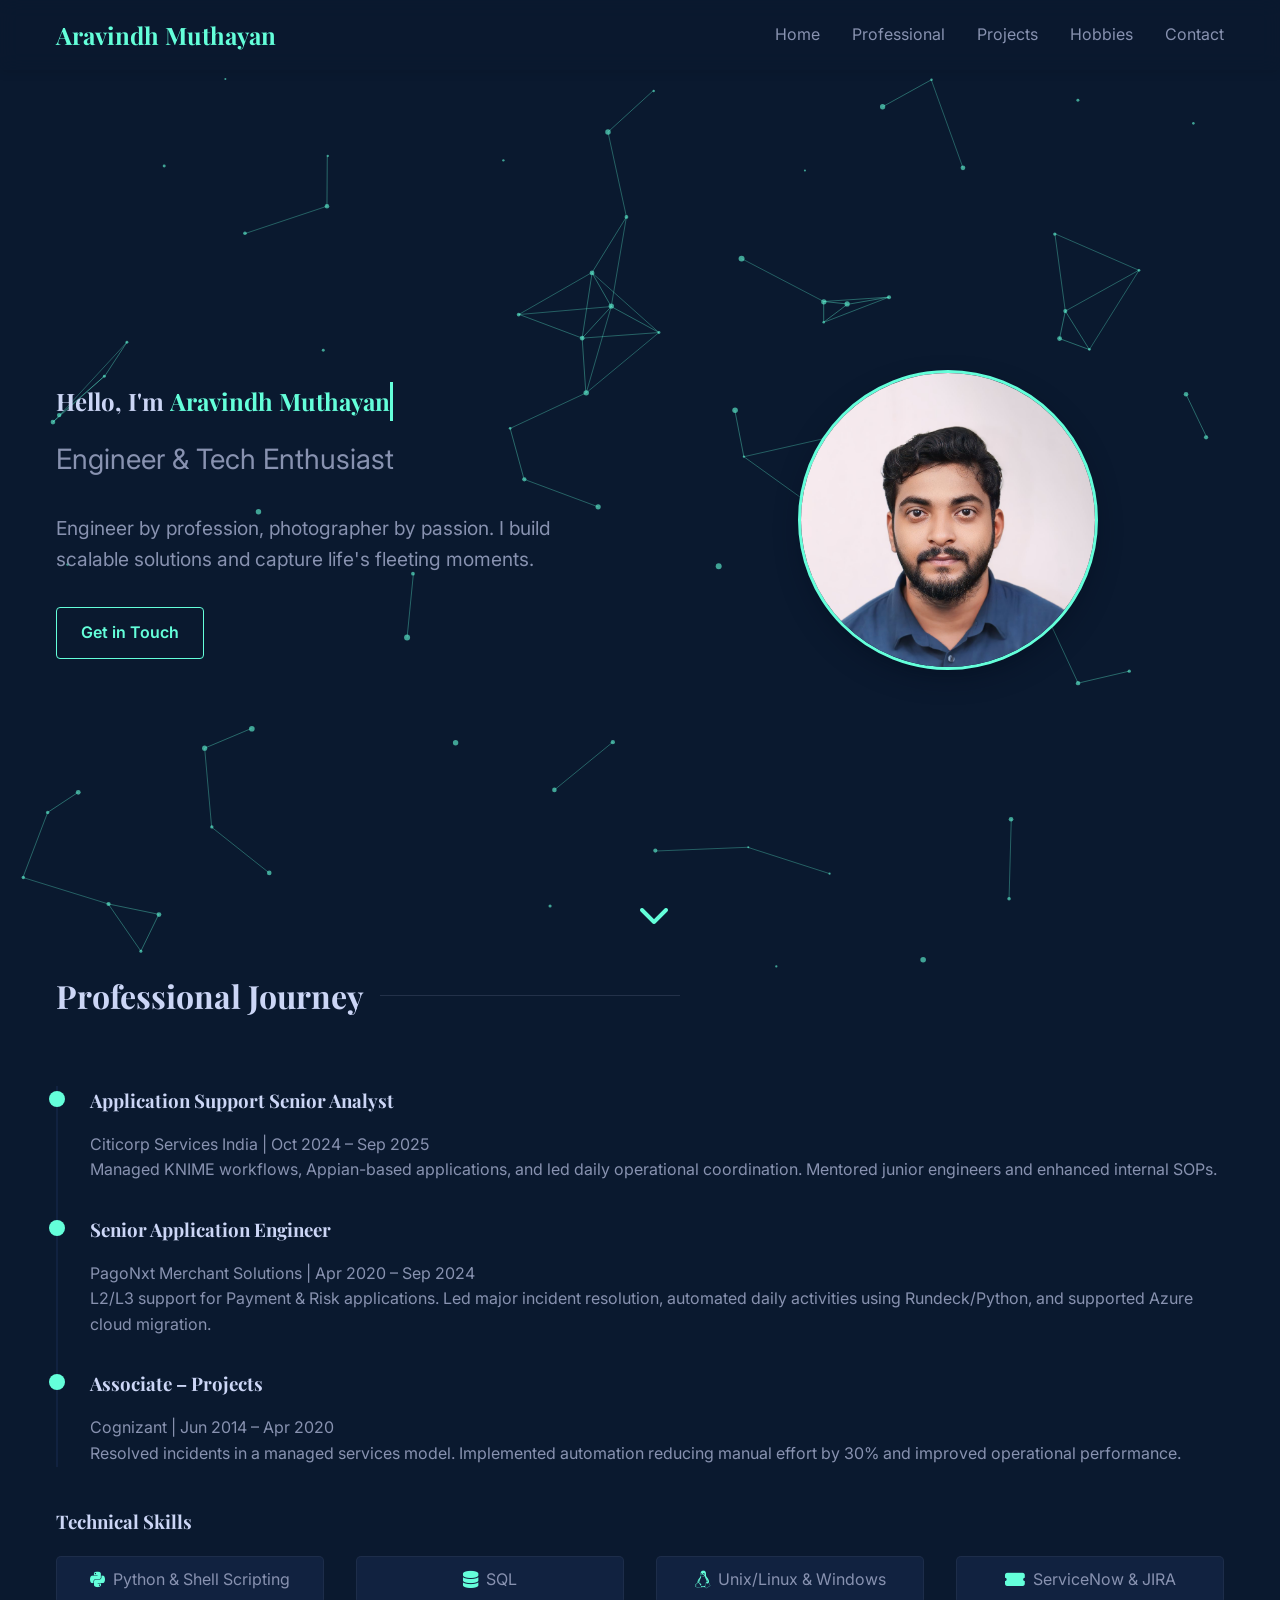
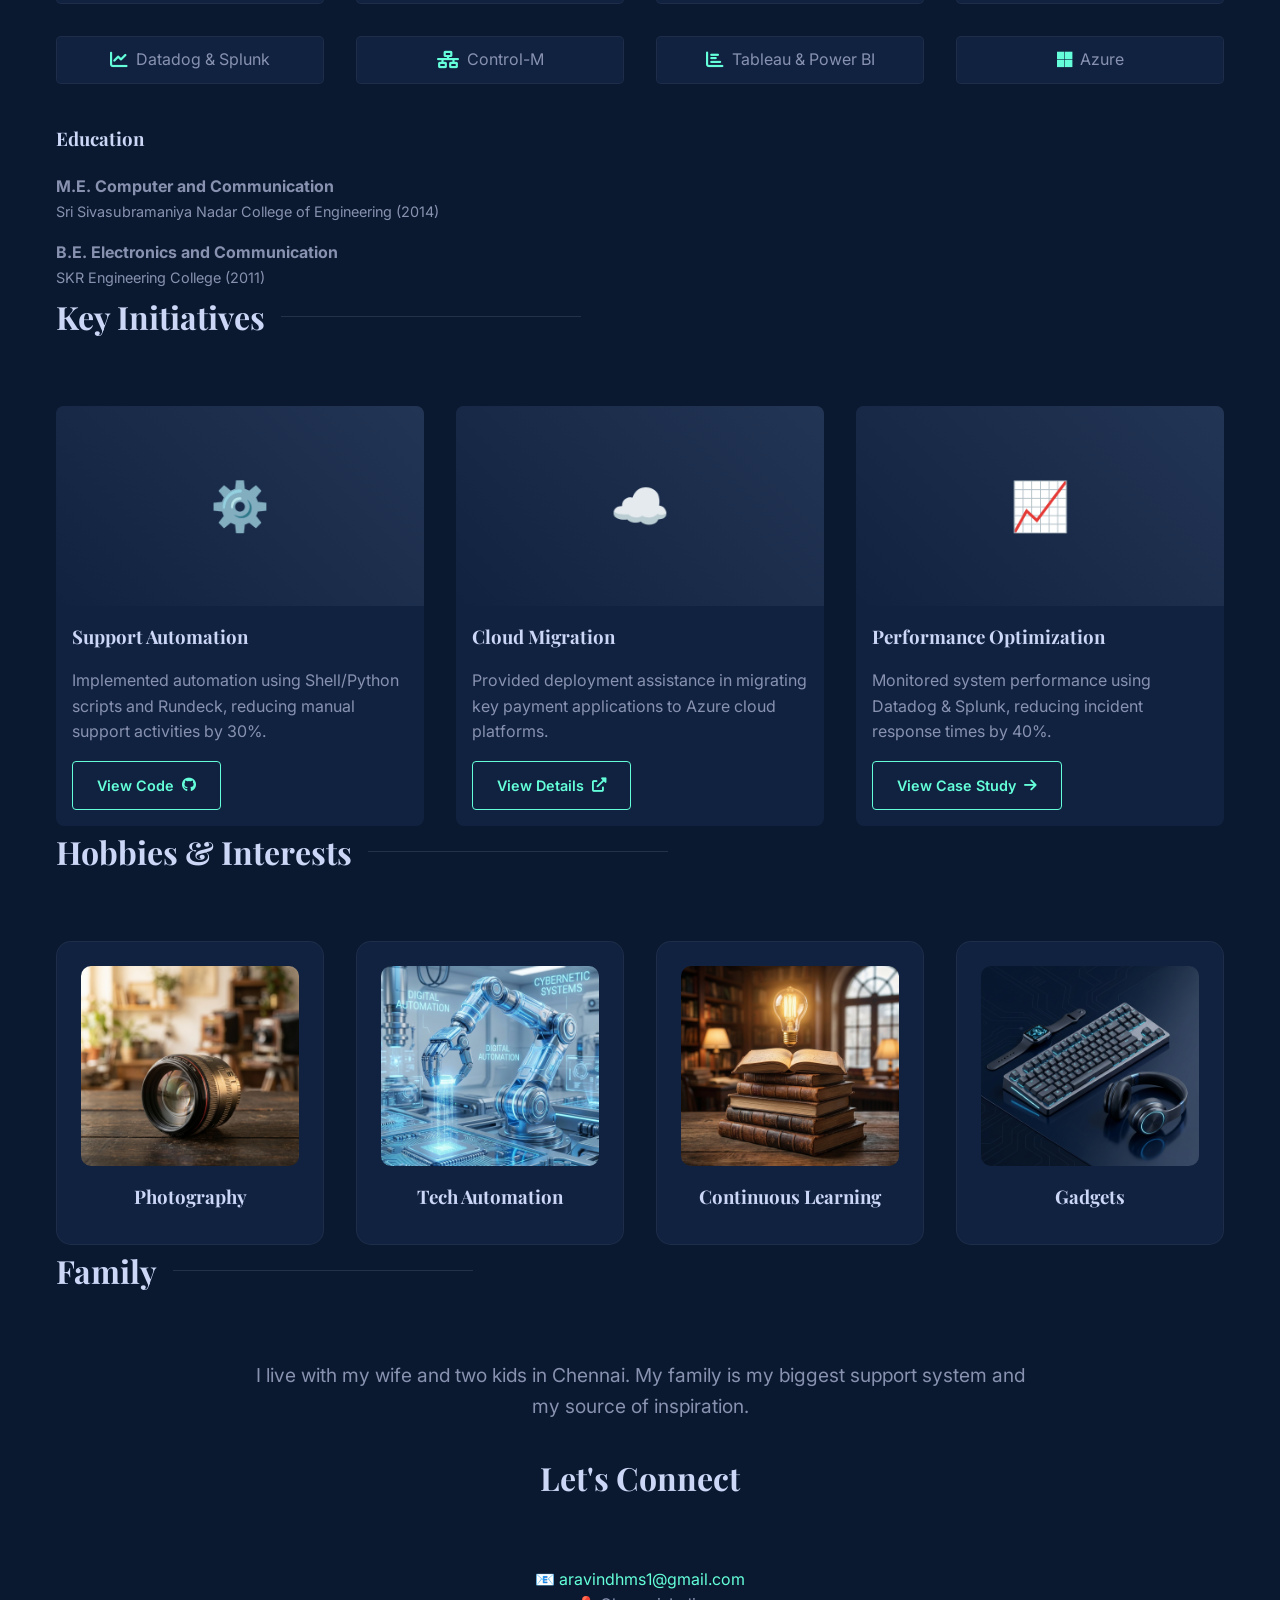
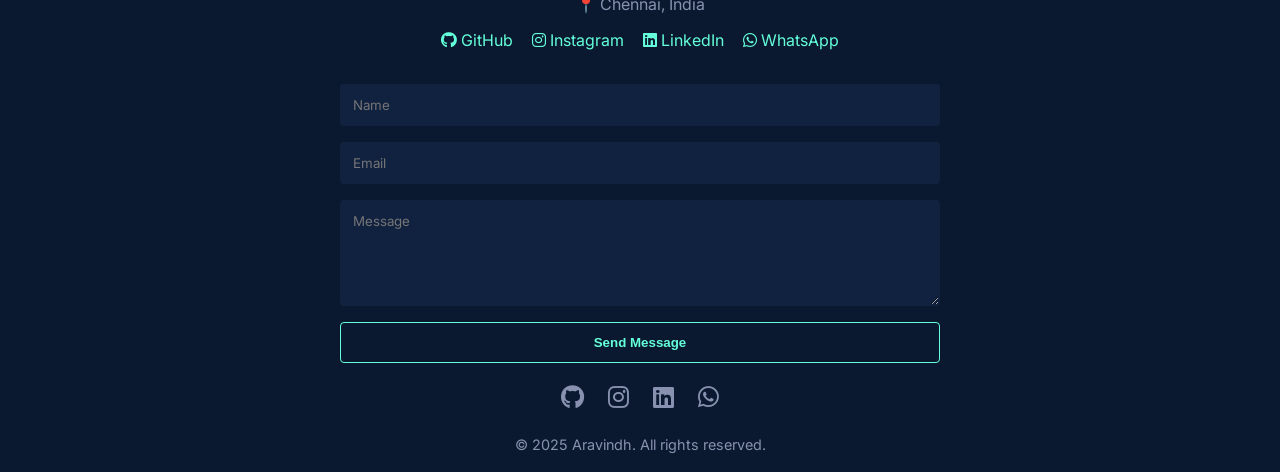
==== index.html @ 76155f31 "Fix layout alignment, separate sections, and add Amazon wishlist link" ====
<!DOCTYPE html>
<html lang="en">

<head>
    <meta charset="UTF-8">
    <meta name="viewport" content="width=device-width, initial-scale=1.0">
    <title>Aravindh Muthayan</title>
    <meta name="description"
        content="Personal website of Aravindh Muthayan, an Engineer & Tech Enthusiast specializing in Python, Automation, and Azure. Showcasing professional details, projects, and hobbies.">

    <meta property="og:title" content="Aravindh Muthayan - Engineer & Tech Enthusiast">
    <meta property="og:description" content="Personal website showcasing my journey in Automation, Python, and Azure.">
    <meta property="og:image" content="https://aravindhms.github.io/profile/assets/profile.png">
    <meta property="og:url" content="https://aravindhms.github.io/profile/">
    <meta property="og:type" content="website">
    <meta name="twitter:card" content="summary_large_image">

    <!-- Google Fonts -->
    <link rel="preconnect" href="https://fonts.googleapis.com">
    <link rel="preconnect" href="https://fonts.gstatic.com" crossorigin>
    <link
        href="https://fonts.googleapis.com/css2?family=Inter:wght@300;400;600;700&family=Playfair+Display:wght@700&display=swap"
        rel="stylesheet">

    <link rel="stylesheet" href="https://cdnjs.cloudflare.com/ajax/libs/font-awesome/6.0.0/css/all.min.css">
    <link rel="stylesheet" href="css/style.css">
    <link rel="icon" href="assets/profile.png" type="image/png">
</head>

<body>
    <header id="main-header">
        <nav class="container">
            <div class="logo">Aravindh Muthayan</div>
            <ul class="nav-links">
                <li><a href="#hero">Home</a></li>
                <li><a href="#professional">Professional</a></li>
                <li><a href="#projects">Projects</a></li>
                <li><a href="#hobbies">Hobbies</a></li>
                <li><a href="#contact">Contact</a></li>
            </ul>
            <button class="mobile-menu-btn" aria-label="Toggle menu">☰</button>
        </nav>
    </header>

    <main>
        <section id="hero">
            <canvas id="particles-canvas"></canvas>
            <div class="container hero-content">
                <div class="hero-grid">
                    <div class="hero-text">
                        <h1 class="animate-fade-up">Hello, I'm <span class="typing-container"><span
                                    class="highlight typing-text">Aravindh Muthayan</span></span></h1>
                        <p class="subtitle animate-fade-up delay-1">Engineer & Tech Enthusiast</p>
                        <p class="bio animate-fade-up delay-2"
                            style="font-size: 1.2rem; margin-bottom: 2rem; color: var(--text-color);">
                            Engineer by profession, photographer by passion. I build scalable
                            solutions and capture
                            life's fleeting moments.
                        </p>
                        <a href="#contact" class="btn primary-btn animate-fade-up delay-2">Get in
                            Touch</a>
                    </div>
                    <div class="hero-image-container animate-fade-up delay-2">
                        <img src="assets/profile.png" alt="Aravindh Muthayan" class="profile-photo">
                    </div>
                </div>
            </div>
            <div class="scroll-down animate-fade-up delay-2">
                <a href="#professional"><i class="fas fa-chevron-down"></i></a>
            </div>
        </section>

        <section id="professional">
            <div class="container">
                <h2 class="section-title">Professional Journey</h2>

                <div class="timeline">
                    <div class="timeline-item">
                        <h3>Application Support Senior Analyst</h3>
                        <span class="date">Citicorp Services India | Oct 2024 – Sep 2025</span>
                        <p>Managed KNIME workflows, Appian-based applications, and led daily
                            operational coordination.
                            Mentored junior engineers and enhanced internal SOPs.</p>
                    </div>
                    <div class="timeline-item">
                        <h3>Senior Application Engineer</h3>
                        <span class="date">PagoNxt Merchant Solutions | Apr 2020 – Sep 2024</span>
                        <p>L2/L3 support for Payment & Risk applications. Led major incident
                            resolution, automated daily
                            activities using Rundeck/Python, and supported Azure cloud migration.
                        </p>
                    </div>
                    <div class="timeline-item">
                        <h3>Associate – Projects</h3>
                        <span class="date">Cognizant | Jun 2014 – Apr 2020</span>
                        <p>Resolved incidents in a managed services model. Implemented automation
                            reducing manual effort
                            by 30% and improved operational performance.</p>
                    </div>
                </div>

                <div class="skills-container" style="margin-top: 40px;">
                    <h3 style="margin-bottom: 20px; color: var(--heading-color);">Technical Skills
                    </h3>
                    <div class="hobbies-grid"> <!-- Reusing grid style for skills -->
                        <div class="hobby-item"><i class="fab fa-python skill-icon"></i> Python &
                            Shell Scripting</div>
                        <div class="hobby-item"><i class="fas fa-database skill-icon"></i> SQL</div>
                        <div class="hobby-item"><i class="fab fa-linux skill-icon"></i> Unix/Linux &
                            Windows</div>
                        <div class="hobby-item"><i class="fas fa-ticket-alt skill-icon"></i>
                            ServiceNow & JIRA</div>
                        <div class="hobby-item"><i class="fas fa-chart-line skill-icon"></i> Datadog
                            & Splunk</div>
                        <div class="hobby-item"><i class="fas fa-network-wired skill-icon"></i>
                            Control-M</div>
                        <div class="hobby-item"><i class="fas fa-chart-bar skill-icon"></i> Tableau
                            & Power BI</div>
                        <div class="hobby-item"><i class="fab fa-microsoft skill-icon"></i> Azure
                        </div>
                    </div>
                </div>

                <div class="education-container" style="margin-top: 40px;">
                    <h3 style="margin-bottom: 20px; color: var(--heading-color);">Education</h3>
                    <ul style="list-style: none; padding-left: 0;">
                        <li style="margin-bottom: 15px;">
                            <strong>M.E. Computer and Communication</strong><br>
                            <span style="color: var(--text-color); font-size: 0.9rem;">Sri
                                Sivasubramaniya Nadar College
                                of Engineering (2014)</span>
                        </li>
                        <li>
                            <strong>B.E. Electronics and Communication</strong><br>
                            <span style="color: var(--text-color); font-size: 0.9rem;">SKR
                                Engineering College
                                (2011)</span>
                        </li>
                    </ul>
                </div>
            </div>
        </section>

        <section id="projects">
            <div class="container">
                <h2 class="section-title">Key Initiatives</h2>
                <div class="projects-grid">
                    <article class="project-card">
                        <div class="project-image"
                            style="background: linear-gradient(45deg, #112240, #233554); display: flex; align-items: center; justify-content: center; color: var(--accent-color); font-size: 3rem;">
                            ⚙️</div>
                        <div class="project-info">
                            <h3>Support Automation</h3>
                            <p>Implemented automation using Shell/Python scripts and Rundeck,
                                reducing manual support
                                activities by 30%.</p>
                            <a href="#" class="btn primary-btn project-btn">View Code <i class="fab fa-github"></i></a>
                        </div>
                    </article>
                    <article class="project-card">
                        <div class="project-image"
                            style="background: linear-gradient(45deg, #112240, #233554); display: flex; align-items: center; justify-content: center; color: var(--accent-color); font-size: 3rem;">
                            ☁️</div>
                        <div class="project-info">
                            <h3>Cloud Migration</h3>
                            <p>Provided deployment assistance in migrating key payment applications
                                to Azure cloud
                                platforms.</p>
                            <a href="#" class="btn primary-btn project-btn">View Details <i
                                    class="fas fa-external-link-alt"></i></a>
                        </div>
                    </article>
                    <article class="project-card">
                        <div class="project-image"
                            style="background: linear-gradient(45deg, #112240, #233554); display: flex; align-items: center; justify-content: center; color: var(--accent-color); font-size: 3rem;">
                            📈</div>
                        <div class="project-info">
                            <h3>Performance Optimization</h3>
                            <p>Monitored system performance using Datadog & Splunk, reducing
                                incident response times by
                                40%.</p>
                            <a href="#" class="btn primary-btn project-btn">View Case Study <i
                                    class="fas fa-arrow-right"></i></a>
                        </div>
                    </article>
                </div>
            </div>
        </section>

        <section id="hobbies">
            <div class="container">
                <h2 class="section-title">Hobbies & Interests</h2>
                <div class="hobbies-grid">
                    <a href="https://www.instagram.com/aravindhms/" target="_blank" class="hobby-card">
                        <img src="assets/hobby_photography.png" alt="Photography" class="hobby-image">
                        <h3>Photography</h3>
                    </a>
                    <a href="https://github.com/aravindhms" target="_blank" class="hobby-card">
                        <img src="assets/hobby_automation.png" alt="Tech Automation" class="hobby-image">
                        <h3>Tech Automation</h3>
                    </a>
                    <a href="https://www.credly.com/users/aravindh-ms/" target="_blank" class="hobby-card">
                        <img src="assets/hobby_learning.png" alt="Continuous Learning" class="hobby-image">
                        <h3>Continuous Learning</h3>
                    </a>
                    <a href="https://www.amazon.in/hz/wishlist/ls/3LGNZ8PGMZCU2?ref_=wl_share" target="_blank"
                        class="hobby-card">
                        <img src="assets/hobby_gadgets.png" alt="Gadgets" class="hobby-image">
                        <h3>Gadgets</h3>
                    </a>
                </div>
            </div>
        </section>

        <section id="family">
            <div class="container">
                <h2 class="section-title">Family</h2>
                <div class="family-content">
                    <p class="text-center"
                        style="font-size: 1.2rem; margin-bottom: 30px; max-width: 800px; margin-left: auto; margin-right: auto;">
                        I live with my wife and two kids in Chennai. My family is my biggest support
                        system and my
                        source of inspiration.
                    </p>
                </div>
            </div>
        </section>

        <section id="contact">
            <div class="container">
                <h2 class="section-title">Let's Connect</h2>
                <div style="margin-bottom: 30px; color: var(--text-color);">
                    <p>📧 <a href="mailto:aravindhms1@gmail.com" class="text-btn">aravindhms1@gmail.com</a></p>
                    <p>📍 Chennai, India</p>
                    <p style="margin-top: 10px;">
                        <a href="https://github.com/aravindhms" target="_blank" class="text-btn"
                            style="margin-right: 15px;"><i class="fab fa-github"></i> GitHub</a>
                        <a href="https://www.instagram.com/aravindhms/" target="_blank" class="text-btn"
                            style="margin-right: 15px;"><i class="fab fa-instagram"></i> Instagram</a>
                        <a href="https://www.linkedin.com/in/aravindhms" target="_blank" class="text-btn"
                            style="margin-right: 15px;"><i class="fab fa-linkedin"></i> LinkedIn</a>
                        <a href="https://wa.me/919840693143" target="_blank" class="text-btn"><i
                                class="fab fa-whatsapp"></i> WhatsApp</a>
                    </p>
                </div>
                <form class="contact-form" action="https://formspree.io/f/mwpzzlap" method="POST">
                    <input type="text" name="name" placeholder="Name" required>
                    <input type="email" name="email" placeholder="Email" required>
                    <textarea name="message" placeholder="Message" rows="5" required></textarea>
                    <button type="submit" class="btn primary-btn">Send Message</button>
                </form>
            </div>
        </section>
    </main>

    <footer>
        <div class="container">
            <div class="social-links" style="margin-bottom: 1rem;">
                <a href="https://github.com/aravindhms" target="_blank"
                    style="margin: 0 10px; font-size: 1.5rem; text-decoration: none; color: var(--text-color); transition: color 0.3s;"><i
                        class="fab fa-github"></i></a>
                <a href="https://www.instagram.com/aravindhms/" target="_blank"
                    style="margin: 0 10px; font-size: 1.5rem; text-decoration: none; color: var(--text-color); transition: color 0.3s;"><i
                        class="fab fa-instagram"></i></a>
                <a href="https://www.linkedin.com/in/aravindhms" target="_blank"
                    style="margin: 0 10px; font-size: 1.5rem; text-decoration: none; color: var(--text-color); transition: color 0.3s;"><i
                        class="fab fa-linkedin"></i></a>
                <a href="https://wa.me/919840693143" target="_blank"
                    style="margin: 0 10px; font-size: 1.5rem; text-decoration: none; color: var(--text-color); transition: color 0.3s;"><i
                        class="fab fa-whatsapp"></i></a>
            </div>
            <p>&copy; 2025 Aravindh. All rights reserved.</p>
        </div>
    </footer>

    <button id="back-to-top" aria-label="Back to Top"><i class="fas fa-arrow-up"></i></button>
    <script src="js/script.js"></script>
</body>

</html>
---- css/style.css ----
:root {
    /* Colors */
    --bg-color: #0a192f;
    --text-color: #8892b0;
    --heading-color: #ccd6f6;
    --accent-color: #64ffda;
    --secondary-bg: #112240;
    --card-bg: #112240;

    /* Typography */
    --font-sans: 'Inter', sans-serif;
    --font-serif: 'Playfair Display', serif;

    /* Spacing */
    --spacing-sm: 8px;
    --spacing-md: 16px;
    --spacing-lg: 32px;
    --spacing-xl: 64px;

    /* Transitions */
    --transition: all 0.3s ease-in-out;
}

* {
    margin: 0;
    padding: 0;
    box-sizing: border-box;
}

body {
    background-color: var(--bg-color);
    color: var(--text-color);
    font-family: var(--font-sans);
    line-height: 1.6;
}

h1,
h2,
h3,
h4,
h5,
h6 {
    color: var(--heading-color);
    font-family: var(--font-serif);
    margin-bottom: var(--spacing-md);
}

a {
    text-decoration: none;
    color: inherit;
    transition: var(--transition);
}

ul {
    list-style: none;
}

.container {
    max-width: 1200px;
    margin: 0 auto;
    padding: 0 var(--spacing-md);
}

.btn {
    display: inline-block;
    padding: 12px 24px;
    border-radius: 4px;
    font-weight: 600;
    cursor: pointer;
    border: 1px solid transparent;
    transition: var(--transition);
}

.primary-btn {
    background-color: transparent;
    border-color: var(--accent-color);
    color: var(--accent-color);
}

.primary-btn:hover {
    background-color: rgba(100, 255, 218, 0.1);
}

.text-btn {
    color: var(--accent-color);
    padding: 0;
}

.text-btn:hover {
    text-decoration: underline;
}

/* Header */
#main-header {
    position: sticky;
    top: 0;
    background-color: rgba(10, 25, 47, 0.9);
    backdrop-filter: blur(10px);
    z-index: 1000;
    padding: var(--spacing-md) 0;
    box-shadow: 0 2px 10px rgba(0, 0, 0, 0.1);
}

#main-header nav {
    display: flex;
    justify-content: space-between;
    align-items: center;
}

.logo {
    font-family: var(--font-serif);
    font-size: 1.5rem;
    color: var(--accent-color);
    font-weight: bold;
}

.nav-links {
    display: flex;
    gap: var(--spacing-lg);
}

.nav-links a:hover {
    color: var(--accent-color);
}

.mobile-menu-btn {
    display: none;
    background: none;
    border: none;
    color: var(--heading-color);
    font-size: 1.5rem;
    cursor: pointer;
    z-index: 1001;
}

/* Hero Section */
#hero {
    min-height: 100vh;
    display: flex;
    align-items: center;
    padding-top: 0;
    position: relative;
    overflow: hidden;
}

#particles-canvas {
    position: absolute;
    top: 0;
    left: 0;
    width: 100%;
    height: 100%;
    z-index: -1;
}

.hero-content {
    position: relative;
    z-index: 1;
    width: 100%;
}

.hero-grid {
    display: grid;
    grid-template-columns: 1fr 1fr;
    gap: var(--spacing-xl);
    align-items: center;
}

.highlight {
    color: var(--accent-color);
}

.subtitle {
    font-size: clamp(20px, 4vw, 28px);
    margin-bottom: var(--spacing-lg);
    color: var(--text-color);
}

/* Typing Animation */
.typing-container {
    display: inline-block;
}

.typing-text {
    display: inline-block;
    overflow: hidden;
    border-right: 3px solid var(--accent-color);
    white-space: nowrap;
    width: 0;
    animation:
        typing 2.5s steps(17, end) forwards,
        blink-caret 0.75s step-end infinite;
    vertical-align: bottom;
}

@keyframes typing {
    from {
        width: 0
    }

    to {
        width: 100%
    }
}

@keyframes blink-caret {

    from,
    to {
        border-color: transparent
    }

    50% {
        border-color: var(--accent-color)
    }
}

/* Scroll Down Indicator */
.scroll-down {
    position: absolute;
    bottom: 30px;
    left: 50%;
    transform: translateX(-50%);
    font-size: 2rem;
    color: var(--accent-color);
    animation: bounce 2s infinite;
    z-index: 1;
}

@keyframes bounce {

    0%,
    20%,
    50%,
    80%,
    100% {
        transform: translateY(0) translateX(-50%);
    }

    40% {
        transform: translateY(-10px) translateX(-50%);
    }

    60% {
        transform: translateY(-5px) translateX(-50%);
    }
}

/* Placeholders */
.placeholder-image {
    background-color: var(--secondary-bg);
    border: 2px dashed var(--text-color);
    border-radius: 8px;
    display: flex;
    align-items: center;
    justify-content: center;
    color: var(--text-color);
    font-weight: bold;
    transition: var(--transition);
}

.profile-placeholder {
    width: 300px;
    height: 300px;
    border-radius: 50%;
    margin: 0 auto;
}

.profile-photo {
    width: 300px;
    height: 300px;
    border-radius: 50%;
    object-fit: cover;
    object-position: center top;
    /* Focus on face */
    border: 3px solid var(--accent-color);
    box-shadow: 0 10px 30px -10px rgba(2, 12, 27, 0.7);
    display: block;
    margin: 0 auto;
    animation: float 4s ease-in-out infinite;
}

.section-title {
    font-size: 2rem;
    margin-bottom: var(--spacing-xl);
    position: relative;
    display: flex;
    align-items: center;
}

.section-title::after {
    content: "";
    display: block;
    width: 300px;
    height: 1px;
    background-color: var(--text-color);
    margin-left: var(--spacing-md);
    opacity: 0.2;
}

/* Professional Timeline */
.timeline {
    border-left: 2px solid var(--secondary-bg);
    padding-left: var(--spacing-lg);
}

.timeline-item {
    margin-bottom: var(--spacing-lg);
    position: relative;
}

.timeline-item::before {
    content: "";
    position: absolute;
    left: calc(-1 * var(--spacing-lg) - 9px);
    top: 5px;
    width: 16px;
    height: 16px;
    border-radius: 50%;
    background-color: var(--accent-color);
}

/* Projects Grid */
.projects-grid {
    display: grid;
    grid-template-columns: repeat(auto-fit, minmax(300px, 1fr));
    gap: var(--spacing-lg);
}

.project-card {
    background-color: var(--card-bg);
    border-radius: 8px;
    overflow: hidden;
    transition: var(--transition);
}

.project-card:hover {
    transform: translateY(-5px);
}

.project-image {
    height: 200px;
    background-color: #233554;
}

.project-info {
    padding: var(--spacing-md);
}

.project-btn {
    margin-top: var(--spacing-md);
    font-size: 0.9rem;
    display: inline-flex;
    align-items: center;
    gap: 8px;
}

/* Hobbies */
.hobbies-grid {
    display: grid;
    grid-template-columns: repeat(auto-fill, minmax(250px, 1fr));
    gap: var(--spacing-lg);
    justify-content: center;
}

.hobby-card {
    background: var(--card-bg);
    padding: 1.5rem;
    border-radius: 15px;
    text-align: center;
    transition: transform 0.3s ease, box-shadow 0.3s ease;
    border: 1px solid rgba(255, 255, 255, 0.05);
    display: block;
    /* Ensure anchor tag behaves like a block */
    text-decoration: none;
    /* Remove underline from links */
    color: inherit;
    /* Inherit text color */
}

.hobby-card:hover {
    transform: translateY(-5px);
    box-shadow: 0 10px 30px rgba(0, 0, 0, 0.2);
    border-color: var(--accent-color);
}

.hobby-image {
    width: 100%;
    height: 200px;
    object-fit: cover;
    border-radius: 10px;
    margin-bottom: 1rem;
    transition: transform 0.3s ease;
    display: block;
}

.hobby-card:hover .hobby-image {
    transform: scale(1.05);
}

.hobby-card h3 {
    color: var(--heading-color);
    margin-bottom: 0.5rem;
}

.skill-icon {
    color: var(--accent-color);
    margin-right: 8px;
    font-size: 1.1rem;
}

.hobby-item {
    background: var(--card-bg);
    padding: 10px 15px;
    border-radius: 5px;
    display: flex;
    align-items: center;
    justify-content: center;
    border: 1px solid rgba(255, 255, 255, 0.05);
}

/* Family */
.family-content {
    text-align: center;
}

.family-placeholder {
    width: 100%;
    max-width: 600px;
    height: 400px;
    margin: 0 auto;
}

/* Contact Form */
.contact-form {
    max-width: 600px;
    display: flex;
    flex-direction: column;
    gap: var(--spacing-md);
    margin: 0 auto;
    /* Centering fix */
}

.contact-form input,
.contact-form textarea {
    padding: 12px;
    background-color: var(--secondary-bg);
    border: 1px solid transparent;
    border-radius: 4px;
    color: var(--heading-color);
    font-family: var(--font-sans);
}

.contact-form input:focus,
.contact-form textarea:focus {
    outline: none;
    border-color: var(--accent-color);
}

#contact .container {
    text-align: center;
    /* Center contact info */
}

#contact .section-title {
    justify-content: center;
    /* Center title */
}

#contact .section-title::after {
    display: none;
    /* Remove line for centered title */
}


/* Footer */
footer {
    padding: var(--spacing-md) 0;
    text-align: center;
    font-size: 0.9rem;
}

/* Animations */
.animate-fade-up {
    opacity: 0;
    transform: translateY(20px);
    animation: fadeUp 0.8s forwards;
}

.delay-1 {
    animation-delay: 0.1s;
}

.delay-2 {
    animation-delay: 0.2s;
}

@keyframes fadeUp {
    to {
        opacity: 1;
        transform: translateY(0);
    }
}

/* Responsive */
@media (max-width: 768px) {
    .nav-links {
        position: fixed;
        top: 0;
        right: 0;
        height: 100vh;
        width: 70%;
        max-width: 300px;
        background-color: var(--secondary-bg);
        flex-direction: column;
        align-items: center;
        justify-content: center;
        transform: translateX(100%);
        transition: transform 0.3s ease-in-out;
        box-shadow: -5px 0 15px rgba(0, 0, 0, 0.5);
        z-index: 1000;
        display: flex;
        /* Override display: none */
    }

    .nav-links.active {
        transform: translateX(0);
    }

    .nav-links li {
        margin: 20px 0;
        opacity: 0;
    }

    .nav-links.active li {
        animation: fadeInRight 0.5s ease forwards;
        animation-delay: 0.3s;
    }

    @keyframes fadeInRight {
        0% {
            opacity: 0;
            transform: translateX(50px);
        }

        100% {
            opacity: 1;
            transform: translateX(0);
        }
    }

    .mobile-menu-btn {
        display: block;
    }

    .section-title::after {
        width: 100px;
    }

    .hero-grid {
        grid-template-columns: 1fr;
        text-align: center;
    }

    .profile-placeholder {
        width: 200px;
        height: 200px;
        margin-top: var(--spacing-lg);
    }
}

/* Scroll Animations */
.scroll-hidden {
    opacity: 0;
    transition: all 1s ease-out;
}

.fade-up.scroll-hidden {
    transform: translateY(30px);
}

.slide-in-left.scroll-hidden {
    transform: translateX(-50px);
}

.slide-in-right.scroll-hidden {
    transform: translateX(50px);
}

.pop-in.scroll-hidden {
    transform: scale(0.8);
}

.scroll-visible {
    opacity: 1;
    transform: translateY(0) translateX(0) scale(1) !important;
}

/* Staggered Delays */
.delay-100 {
    transition-delay: 100ms;
}

.delay-200 {
    transition-delay: 200ms;
}

.delay-300 {
    transition-delay: 300ms;
}

.delay-400 {
    transition-delay: 400ms;
}

/* Floating Animation */
@keyframes float {
    0% {
        transform: translateY(0px);
    }

    50% {
        transform: translateY(-15px);
    }

    100% {
        transform: translateY(0px);
    }
}

.floating {
    animation: float 4s ease-in-out infinite;
}

/* Back to Top Button */
#back-to-top {
    position: fixed;
    bottom: 30px;
    right: 30px;
    background-color: var(--accent-color);
    color: var(--bg-color);
    border: none;
    border-radius: 50%;
    width: 50px;
    height: 50px;
    font-size: 1.2rem;
    cursor: pointer;
    display: none;
    /* Hidden by default */
    align-items: center;
    justify-content: center;
    transition: var(--transition);
    z-index: 1000;
    box-shadow: 0 4px 10px rgba(0, 0, 0, 0.3);
}

#back-to-top:hover {
    transform: translateY(-5px);
    box-shadow: 0 6px 15px rgba(0, 0, 0, 0.4);
}

#back-to-top.visible {
    display: flex;
    animation: fadeIn 0.3s ease-in-out;
}

@keyframes fadeIn {
    from {
        opacity: 0;
        transform: translateY(20px);
    }

    to {
        opacity: 1;
        transform: translateY(0);
    }
}
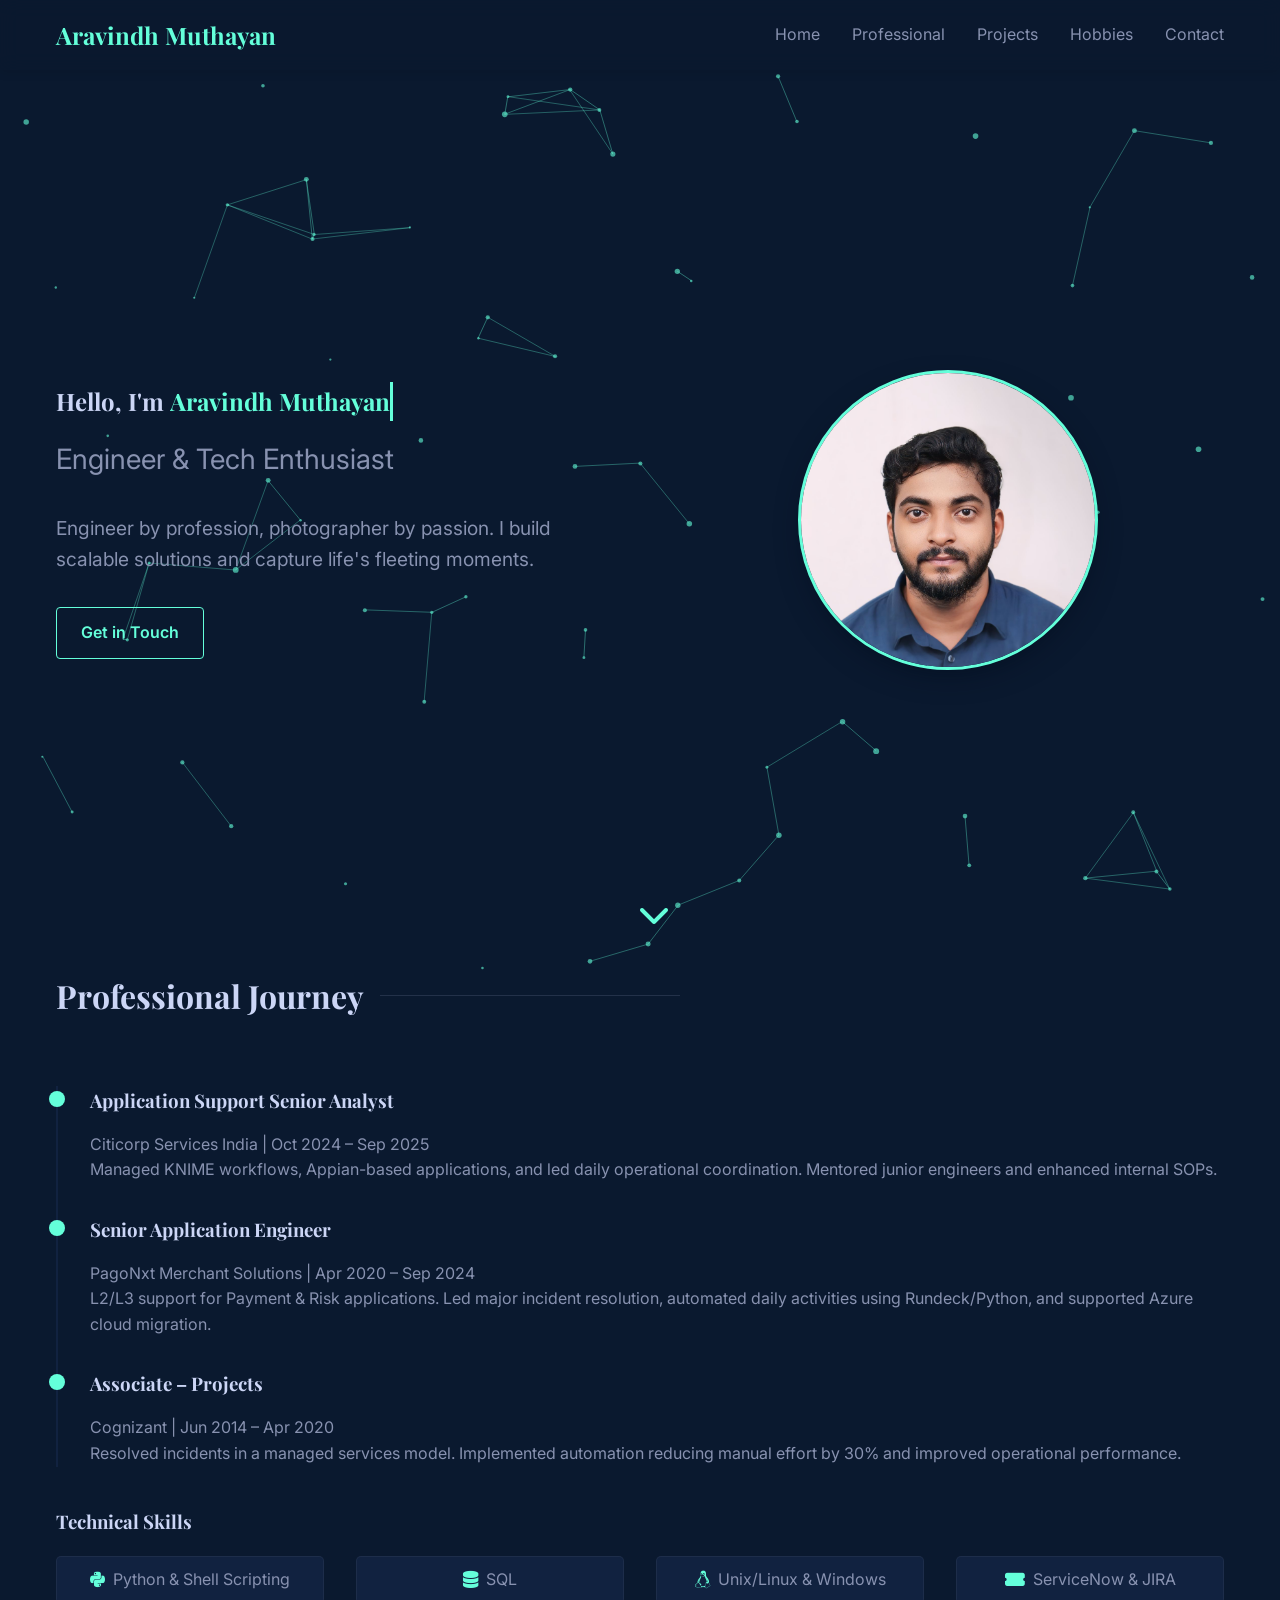
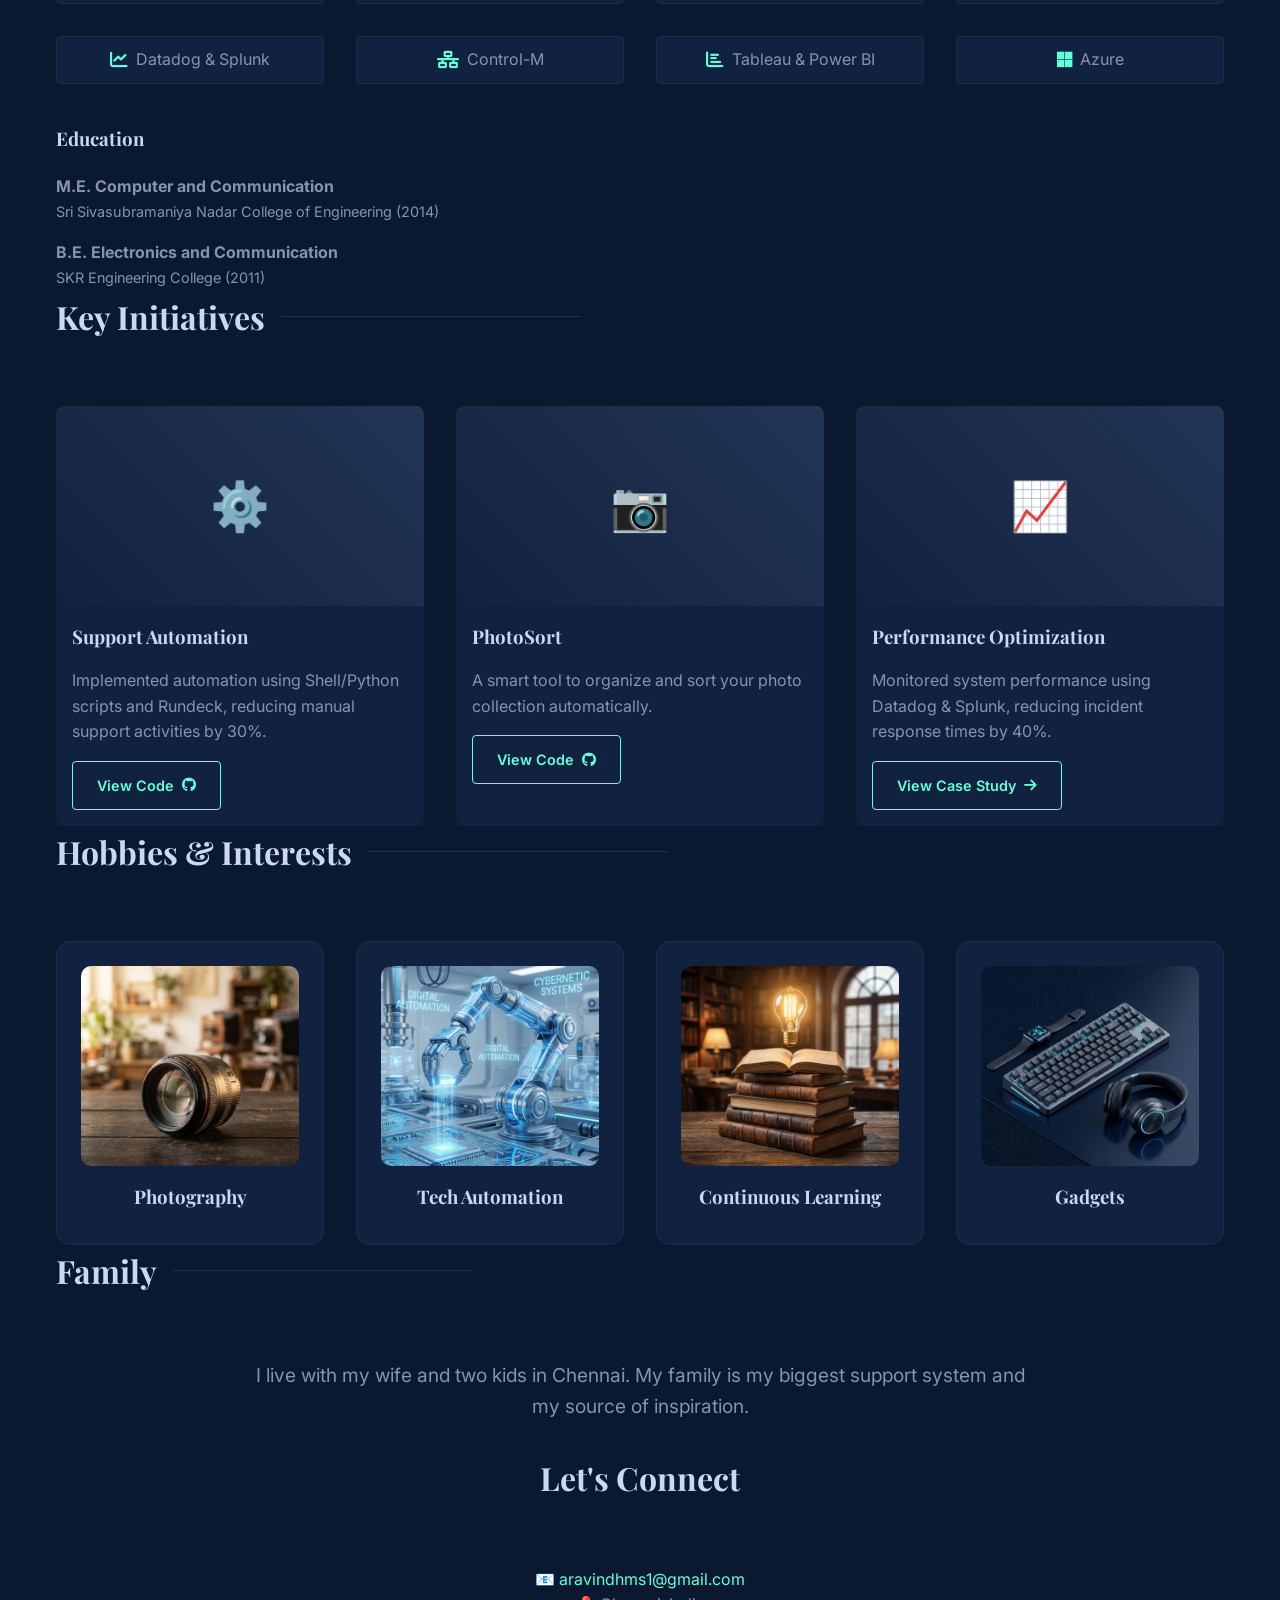
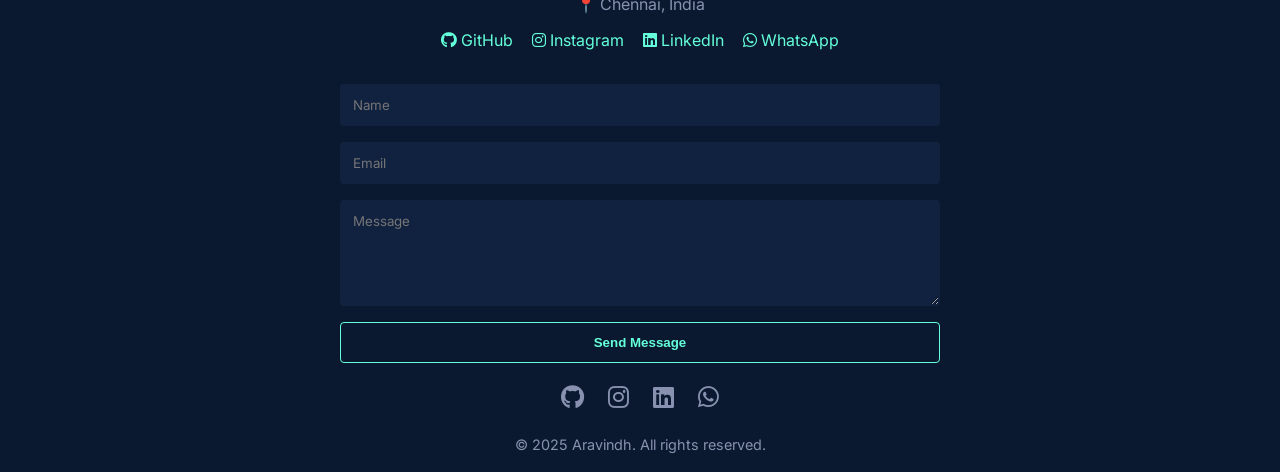
==== commit 529deee9: "Update Key Initiatives: Add PhotoSort and update Support Automation link" ====
--- a/index.html
+++ b/index.html
@@ -116,8 +116,7 @@
                             Control-M</div>
                         <div class="hobby-item"><i class="fas fa-chart-bar skill-icon"></i> Tableau
                             & Power BI</div>
-                        <div class="hobby-item"><i class="fab fa-microsoft skill-icon"></i> Azure
-                        </div>
+                        <div class="hobby-item"><i class="fab fa-microsoft skill-icon"></i> Azure</div>
                     </div>
                 </div>
 
@@ -154,20 +153,19 @@
                             <p>Implemented automation using Shell/Python scripts and Rundeck,
                                 reducing manual support
                                 activities by 30%.</p>
-                            <a href="#" class="btn primary-btn project-btn">View Code <i class="fab fa-github"></i></a>
+                            <a href="https://github.com/aravindhms/prod-support-automation-pack"
+                                class="btn primary-btn project-btn">View Code <i class="fab fa-github"></i></a>
                         </div>
                     </article>
                     <article class="project-card">
                         <div class="project-image"
                             style="background: linear-gradient(45deg, #112240, #233554); display: flex; align-items: center; justify-content: center; color: var(--accent-color); font-size: 3rem;">
-                            ☁️</div>
+                            📷</div>
                         <div class="project-info">
-                            <h3>Cloud Migration</h3>
-                            <p>Provided deployment assistance in migrating key payment applications
-                                to Azure cloud
-                                platforms.</p>
-                            <a href="#" class="btn primary-btn project-btn">View Details <i
-                                    class="fas fa-external-link-alt"></i></a>
+                            <h3>PhotoSort</h3>
+                            <p>A smart tool to organize and sort your photo collection automatically.</p>
+                            <a href="https://github.com/aravindhms/PhotoSort" class="btn primary-btn project-btn">View
+                                Code <i class="fab fa-github"></i></a>
                         </div>
                     </article>
                     <article class="project-card">
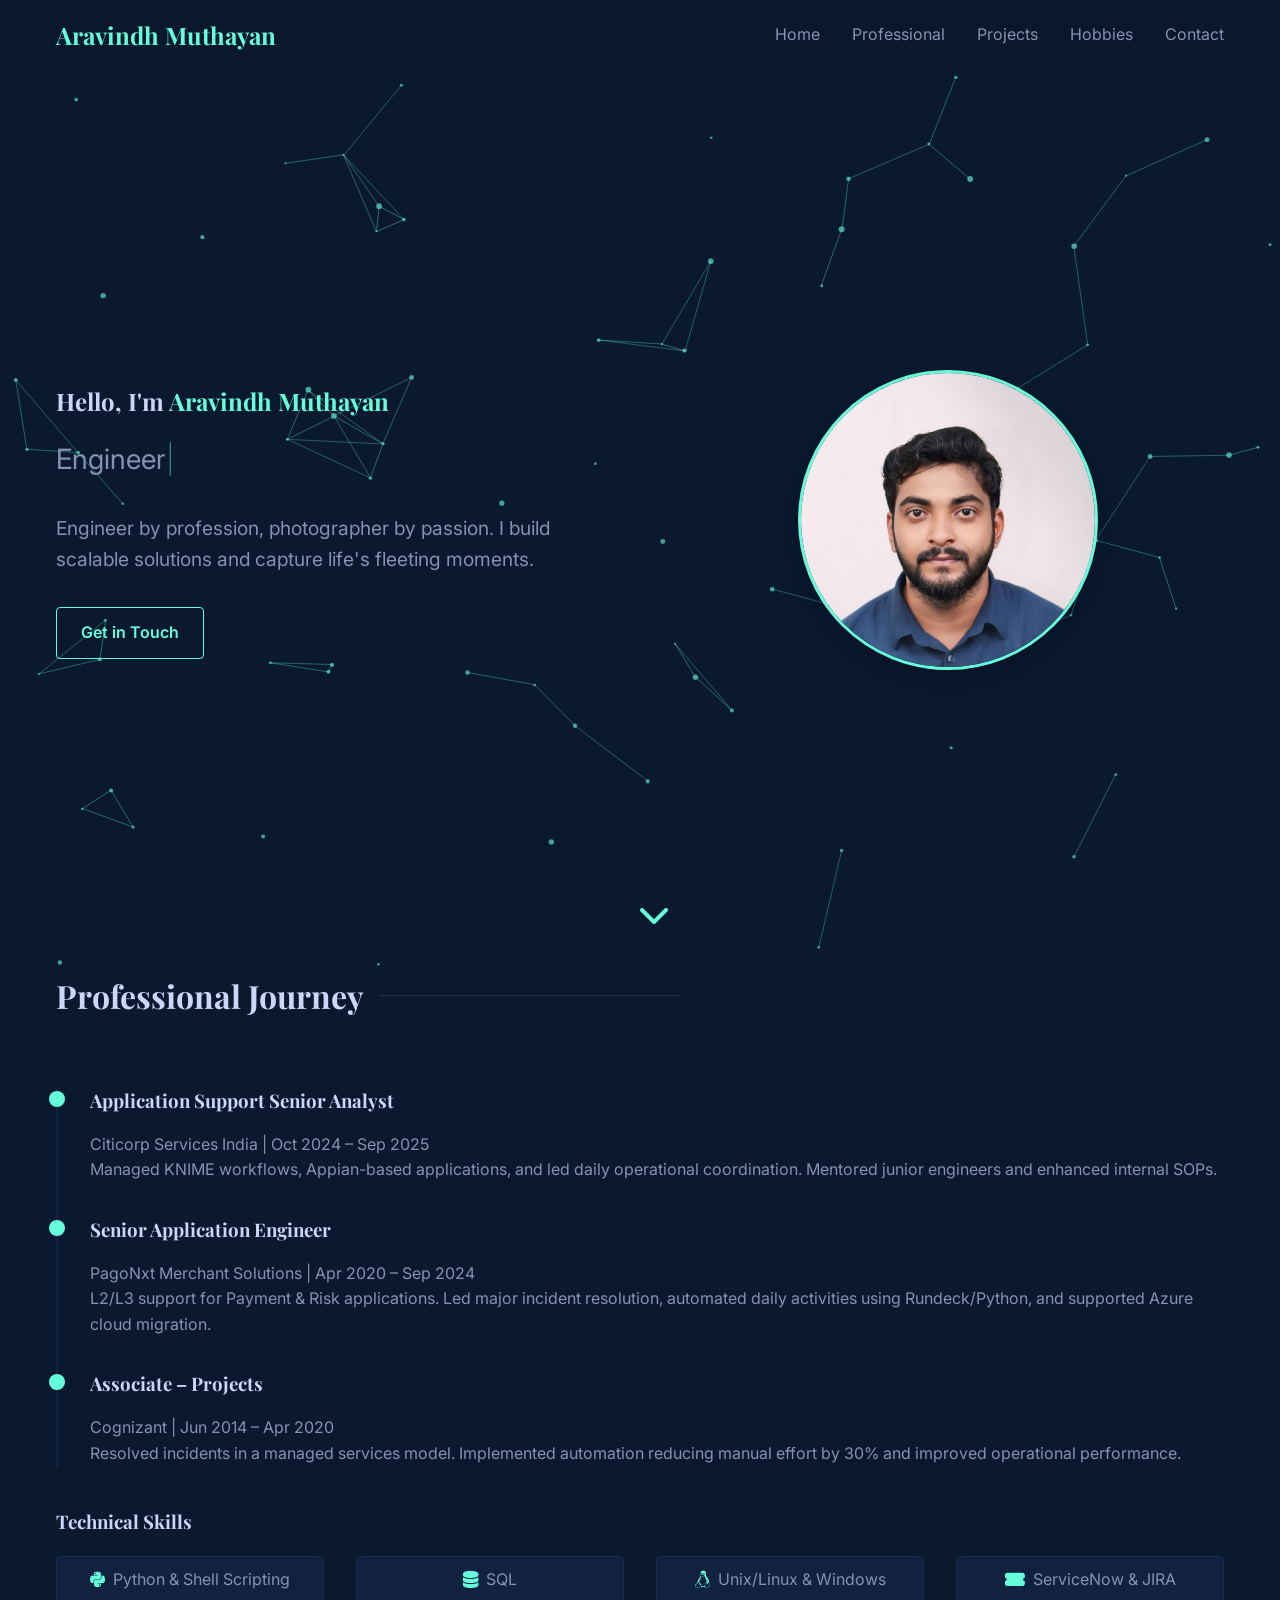
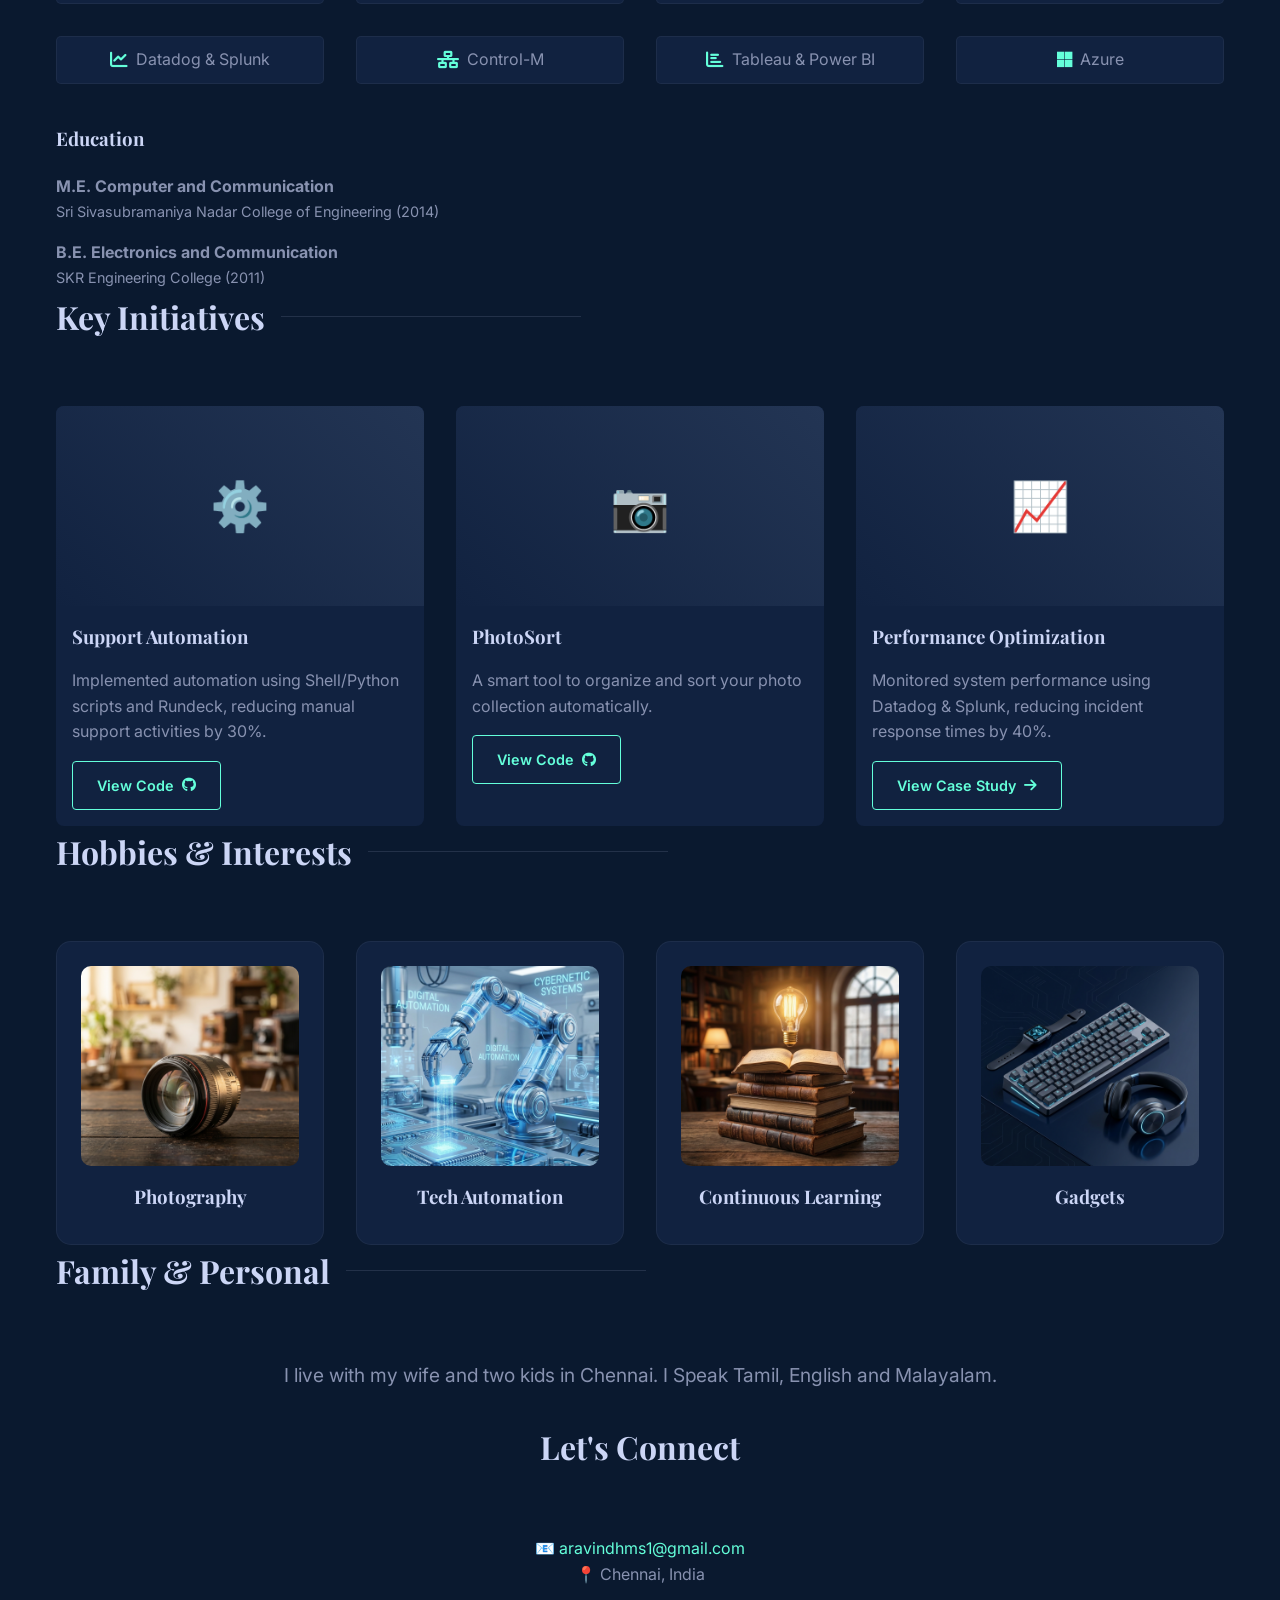
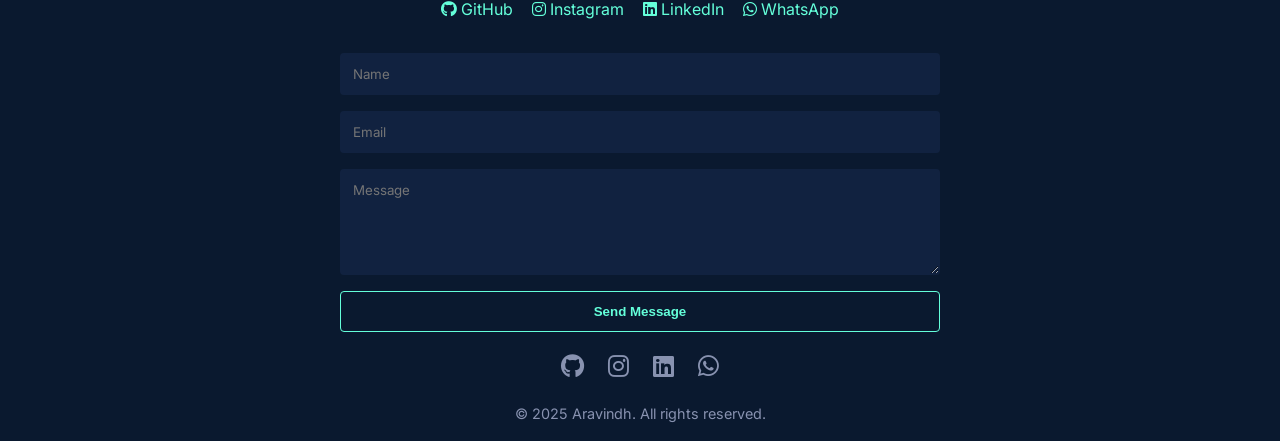
==== commit 04cfea25: "Refactor typing animation and fix CSS corruption - Moved typing animation from name to subtitle with" ====
--- a/index.html
+++ b/index.html
@@ -48,9 +48,8 @@
             <div class="container hero-content">
                 <div class="hero-grid">
                     <div class="hero-text">
-                        <h1 class="animate-fade-up">Hello, I'm <span class="typing-container"><span
-                                    class="highlight typing-text">Aravindh Muthayan</span></span></h1>
-                        <p class="subtitle animate-fade-up delay-1">Engineer & Tech Enthusiast</p>
+                        <h1 class="animate-fade-up">Hello, I'm <span class="highlight">Aravindh Muthayan</span></h1>
+                        <p class="subtitle animate-fade-up delay-1"><span class="typing-text"></span></p>
                         <p class="bio animate-fade-up delay-2"
                             style="font-size: 1.2rem; margin-bottom: 2rem; color: var(--text-color);">
                             Engineer by profession, photographer by passion. I build scalable
@@ -153,7 +152,7 @@
                             <p>Implemented automation using Shell/Python scripts and Rundeck,
                                 reducing manual support
                                 activities by 30%.</p>
-                            <a href="https://github.com/aravindhms/prod-support-automation-pack"
+                            <a href="https://github.com/aravindhms/prod-support-automation-pack" target="_blank"
                                 class="btn primary-btn project-btn">View Code <i class="fab fa-github"></i></a>
                         </div>
                     </article>
@@ -164,7 +163,8 @@
                         <div class="project-info">
                             <h3>PhotoSort</h3>
                             <p>A smart tool to organize and sort your photo collection automatically.</p>
-                            <a href="https://github.com/aravindhms/PhotoSort" class="btn primary-btn project-btn">View
+                            <a href="https://github.com/aravindhms/PhotoSort" target="_blank"
+                                class="btn primary-btn project-btn">View
                                 Code <i class="fab fa-github"></i></a>
                         </div>
                     </article>
@@ -177,7 +177,7 @@
                             <p>Monitored system performance using Datadog & Splunk, reducing
                                 incident response times by
                                 40%.</p>
-                            <a href="#" class="btn primary-btn project-btn">View Case Study <i
+                            <a href="#" target="_blank" class="btn primary-btn project-btn">View Case Study <i
                                     class="fas fa-arrow-right"></i></a>
                         </div>
                     </article>
@@ -212,13 +212,11 @@
 
         <section id="family">
             <div class="container">
-                <h2 class="section-title">Family</h2>
+                <h2 class="section-title">Family & Personal</h2>
                 <div class="family-content">
                     <p class="text-center"
                         style="font-size: 1.2rem; margin-bottom: 30px; max-width: 800px; margin-left: auto; margin-right: auto;">
-                        I live with my wife and two kids in Chennai. My family is my biggest support
-                        system and my
-                        source of inspiration.
+                        I live with my wife and two kids in Chennai. I Speak Tamil, English and Malayalam.
                     </p>
                 </div>
             </div>
--- a/css/style.css
+++ b/css/style.css
@@ -182,35 +182,28 @@
 
 .typing-text {
     display: inline-block;
-    overflow: hidden;
-    border-right: 3px solid var(--accent-color);
-    white-space: nowrap;
-    width: 0;
-    animation:
-        typing 2.5s steps(17, end) forwards,
-        blink-caret 0.75s step-end infinite;
     vertical-align: bottom;
-}
-
-@keyframes typing {
-    from {
-        width: 0
-    }
-
-    to {
-        width: 100%
-    }
+    position: relative;
+}
+
+.typing-text::after {
+    content: "|";
+    display: inline-block;
+    color: var(--accent-color);
+    animation: blink-caret 0.75s step-end infinite;
+    margin-left: 2px;
+    font-weight: 100;
 }
 
 @keyframes blink-caret {
 
     from,
     to {
-        border-color: transparent
+        opacity: 0;
     }
 
     50% {
-        border-color: var(--accent-color)
+        opacity: 1;
     }
 }
 
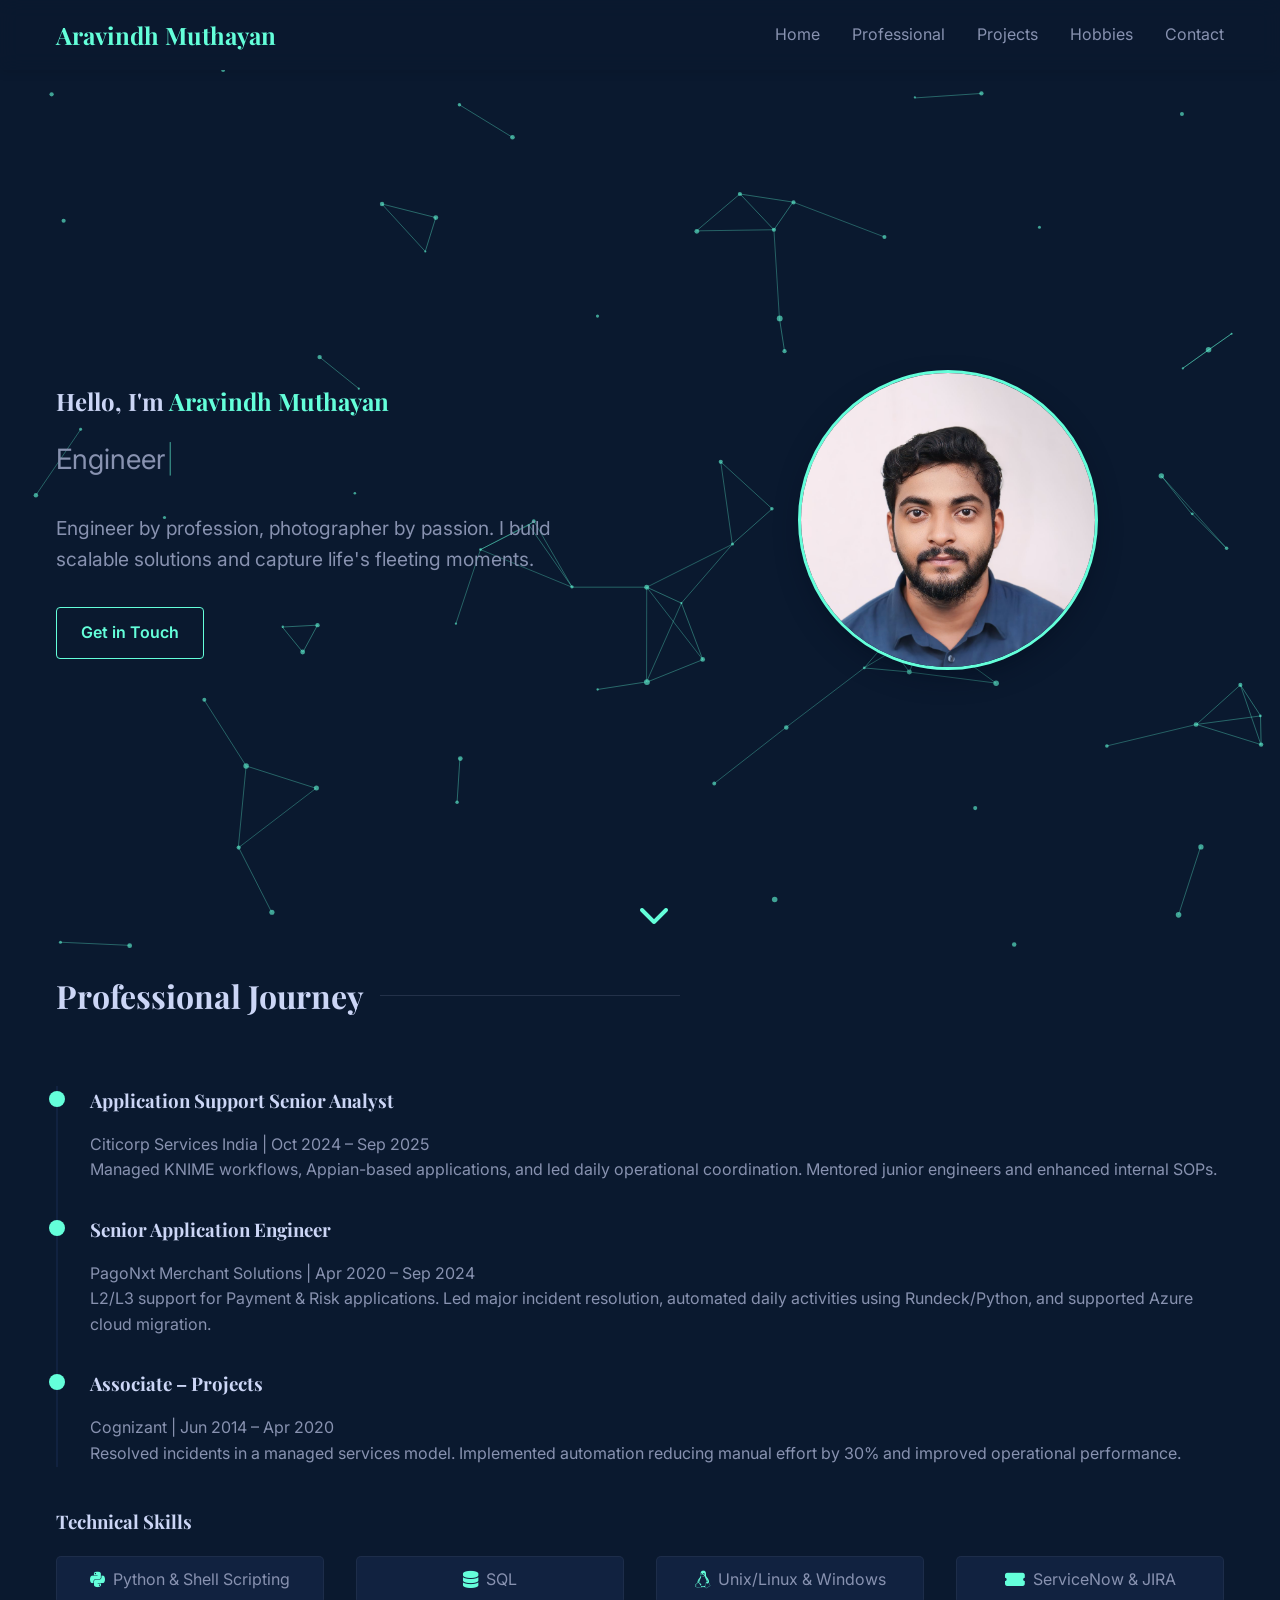
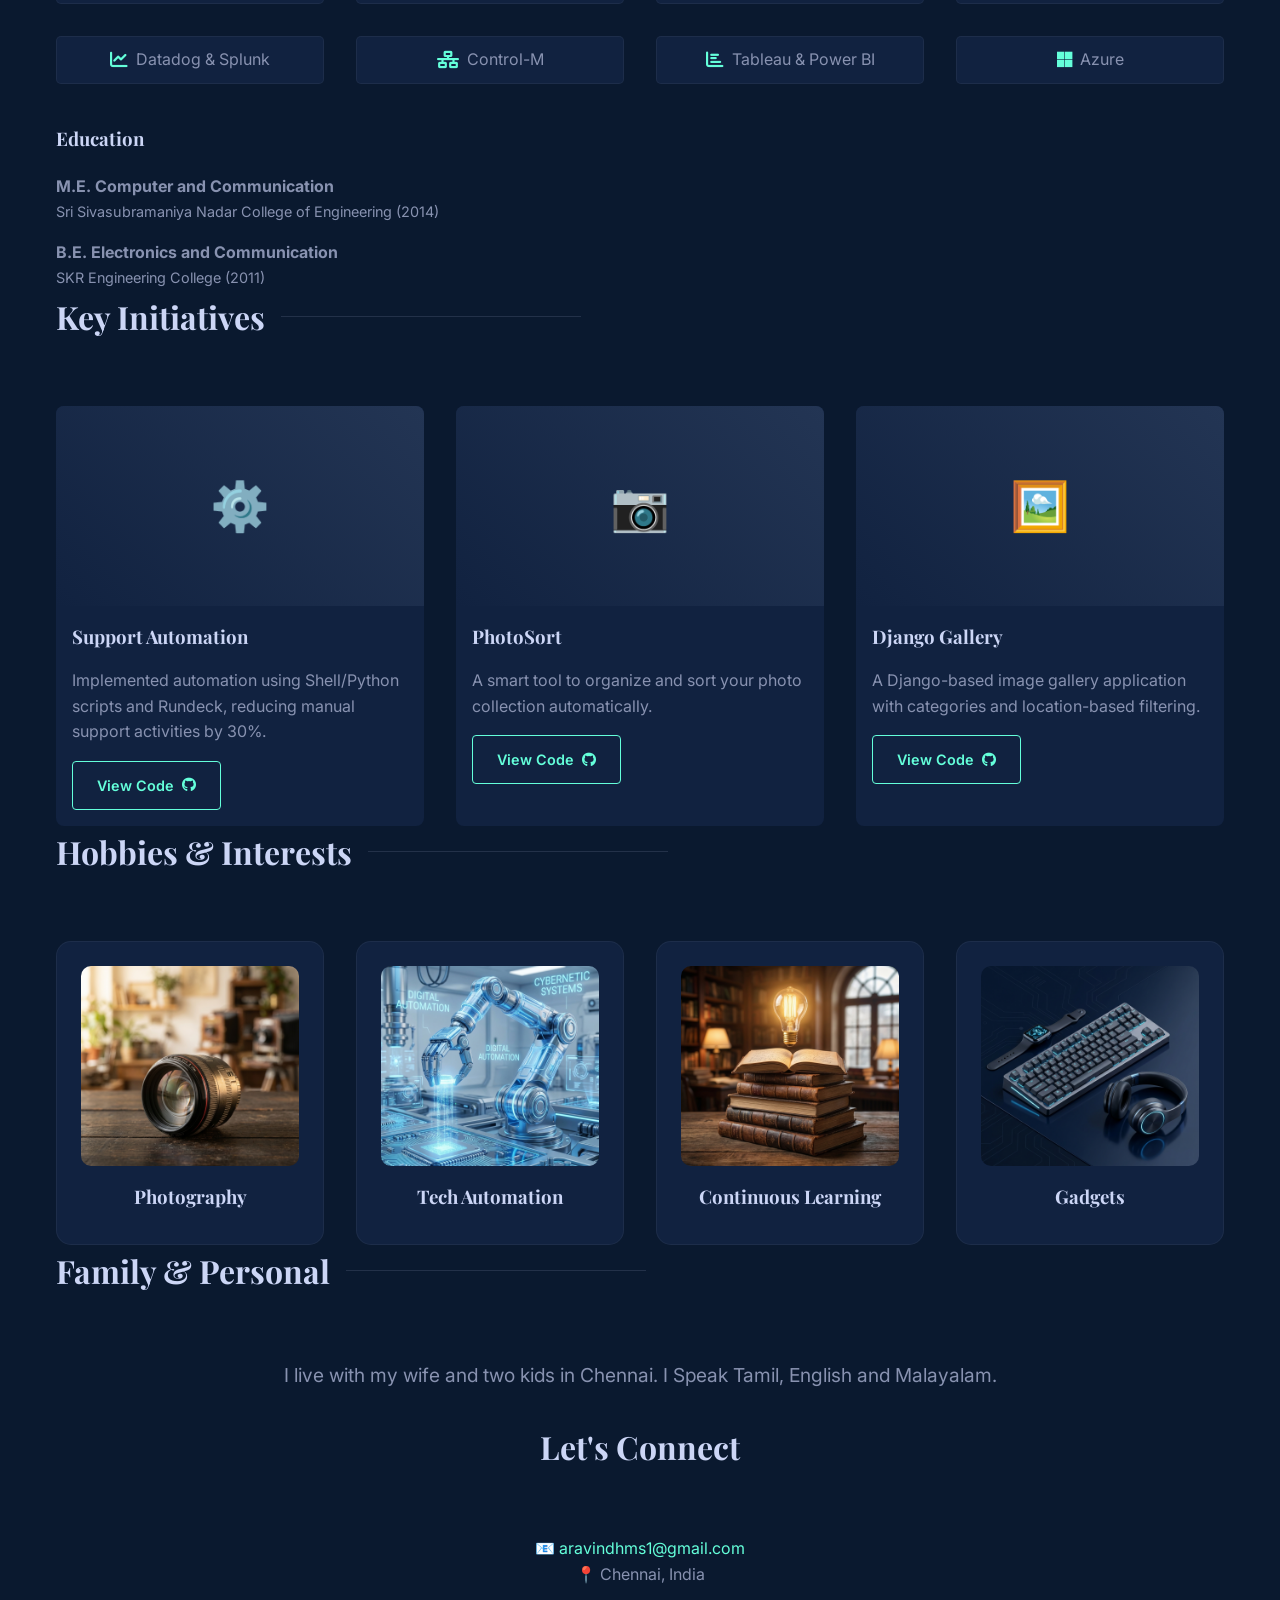
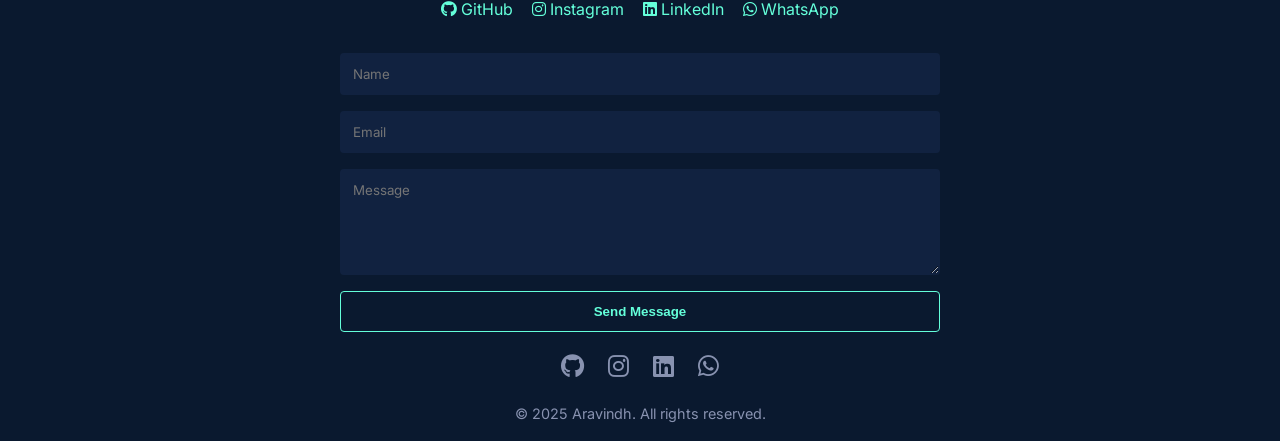
==== commit bce553cd: "Add Django Gallery project and fix HTML structure" ====
--- a/index.html
+++ b/index.html
@@ -171,14 +171,13 @@
                     <article class="project-card">
                         <div class="project-image"
                             style="background: linear-gradient(45deg, #112240, #233554); display: flex; align-items: center; justify-content: center; color: var(--accent-color); font-size: 3rem;">
-                            📈</div>
+                            🖼️</div>
                         <div class="project-info">
-                            <h3>Performance Optimization</h3>
-                            <p>Monitored system performance using Datadog & Splunk, reducing
-                                incident response times by
-                                40%.</p>
-                            <a href="#" target="_blank" class="btn primary-btn project-btn">View Case Study <i
-                                    class="fas fa-arrow-right"></i></a>
+                            <h3>Django Gallery</h3>
+                            <p>A Django-based image gallery application with categories and location-based filtering.
+                            </p>
+                            <a href="https://github.com/aravindhms/djangogallery" target="_blank"
+                                class="btn primary-btn project-btn">View Code <i class="fab fa-github"></i></a>
                         </div>
                     </article>
                 </div>
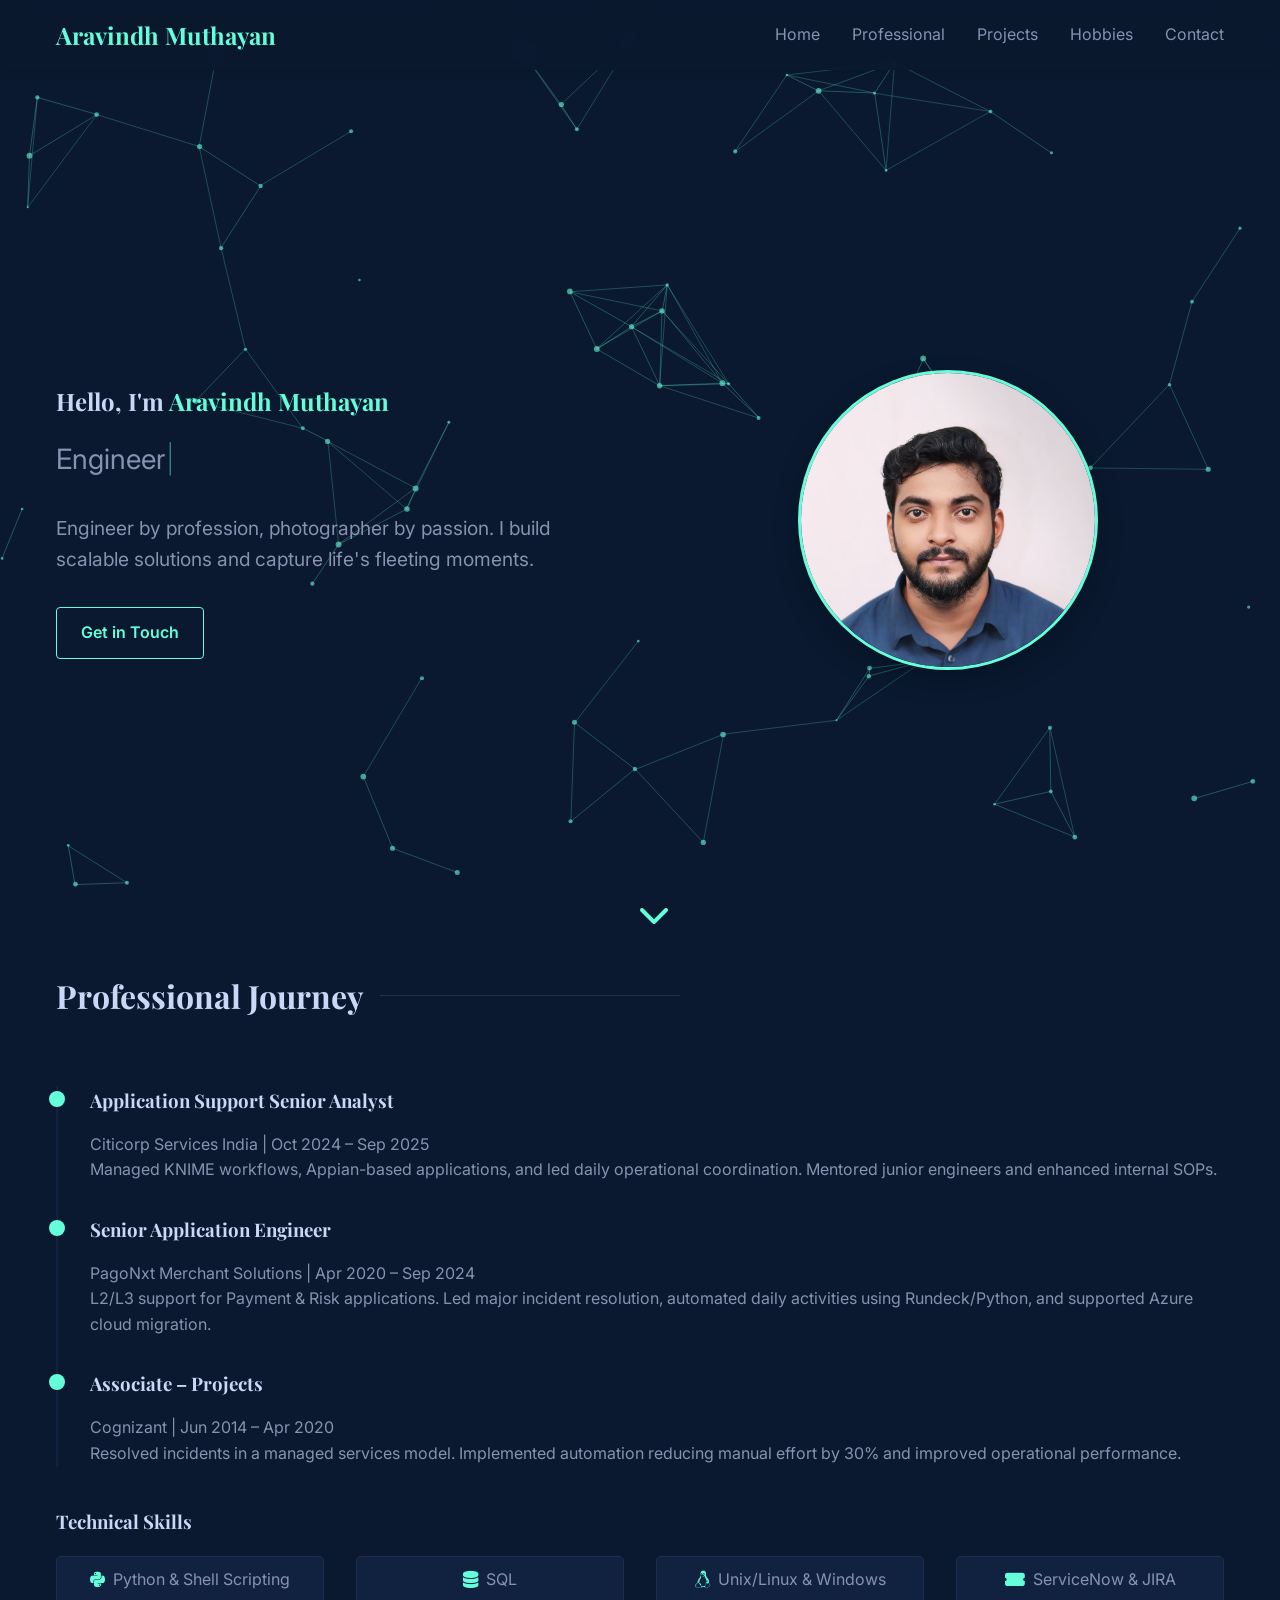
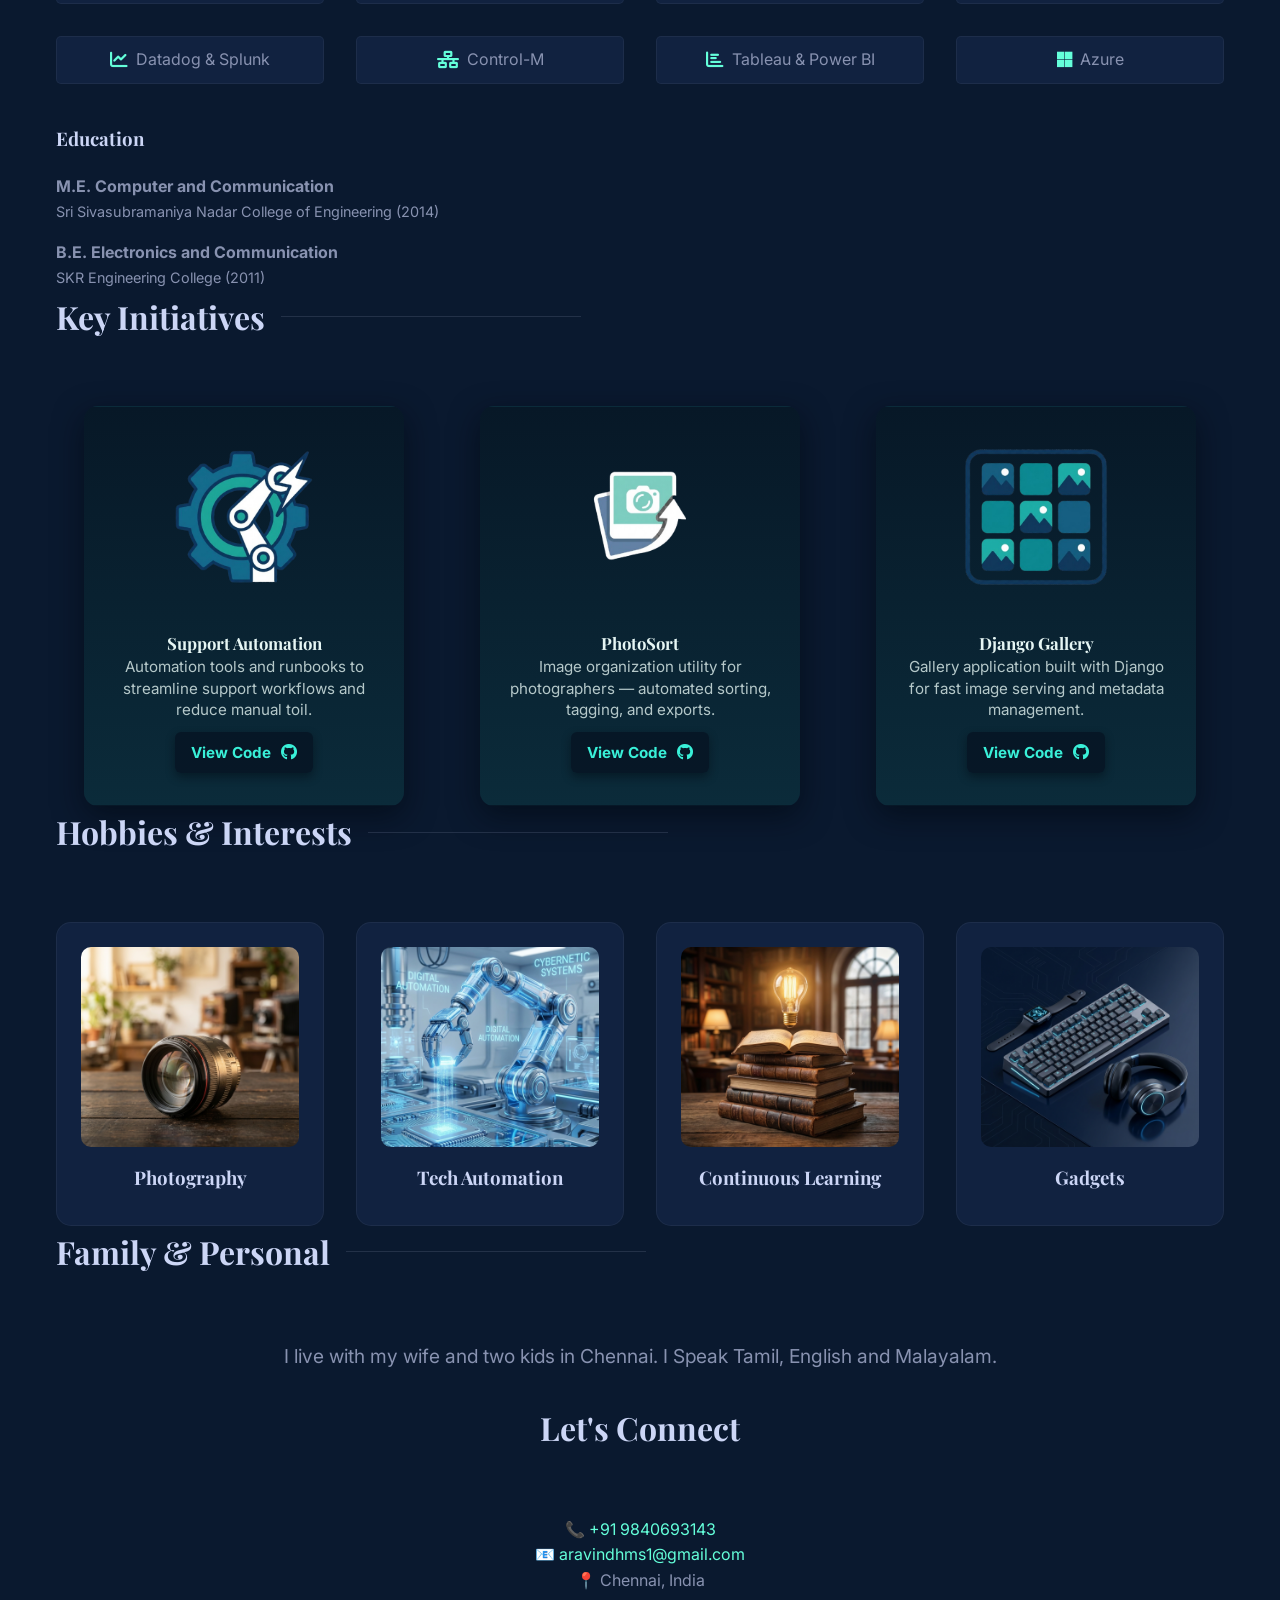
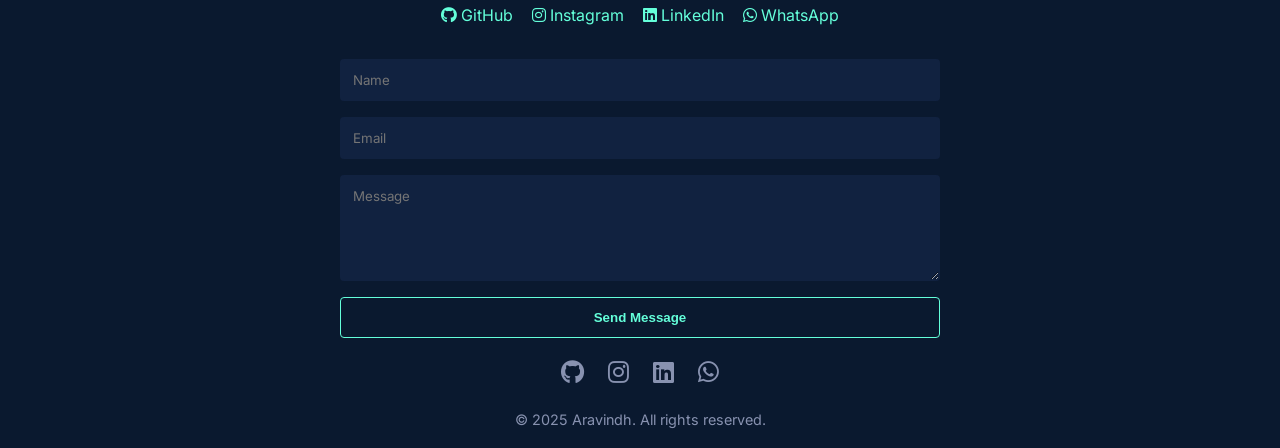
==== commit 04968360: "pdate site: particles canvas, projects cards, styles, contact and README" ====
--- a/index.html
+++ b/index.html
@@ -28,6 +28,7 @@
 </head>
 
 <body>
+    <canvas id="particles-canvas"></canvas>
     <header id="main-header">
         <nav class="container">
             <div class="logo">Aravindh Muthayan</div>
@@ -44,7 +45,6 @@
 
     <main>
         <section id="hero">
-            <canvas id="particles-canvas"></canvas>
             <div class="container hero-content">
                 <div class="hero-grid">
                     <div class="hero-text">
@@ -144,40 +144,47 @@
                 <h2 class="section-title">Key Initiatives</h2>
                 <div class="projects-grid">
                     <article class="project-card">
-                        <div class="project-image"
-                            style="background: linear-gradient(45deg, #112240, #233554); display: flex; align-items: center; justify-content: center; color: var(--accent-color); font-size: 3rem;">
-                            ⚙️</div>
+                        <div class="project-image">
+                            <img src="assets/support_automation_icon.png" alt="Support Automation" loading="lazy">
+                        </div>
                         <div class="project-info">
                             <h3>Support Automation</h3>
-                            <p>Implemented automation using Shell/Python scripts and Rundeck,
-                                reducing manual support
-                                activities by 30%.</p>
-                            <a href="https://github.com/aravindhms/prod-support-automation-pack" target="_blank"
-                                class="btn primary-btn project-btn">View Code <i class="fab fa-github"></i></a>
+                            <p>Automation tools and runbooks to streamline support workflows and reduce manual toil.</p>
+                            <p class="project-links">
+                                <a class="code-btn" href="https://github.com/aravindhms/prod-support-automation-pack" target="_blank" rel="noopener" aria-label="View code for Support Automation">
+                                    View Code <i class="fab fa-github" aria-hidden="true"></i>
+                                </a>
+                            </p>
                         </div>
                     </article>
+
                     <article class="project-card">
-                        <div class="project-image"
-                            style="background: linear-gradient(45deg, #112240, #233554); display: flex; align-items: center; justify-content: center; color: var(--accent-color); font-size: 3rem;">
-                            📷</div>
+                        <div class="project-image">
+                            <img src="assets/photosort_icon.png" alt="Photo Sort" loading="lazy">
+                        </div>
                         <div class="project-info">
                             <h3>PhotoSort</h3>
-                            <p>A smart tool to organize and sort your photo collection automatically.</p>
-                            <a href="https://github.com/aravindhms/PhotoSort" target="_blank"
-                                class="btn primary-btn project-btn">View
-                                Code <i class="fab fa-github"></i></a>
+                            <p>Image organization utility for photographers — automated sorting, tagging, and exports.</p>
+                            <p class="project-links">
+                                <a class="code-btn" href="https://github.com/aravindhms/PhotoSort" target="_blank" rel="noopener" aria-label="View code for PhotoSort">
+                                    View Code <i class="fab fa-github" aria-hidden="true"></i>
+                                </a>
+                            </p>
                         </div>
                     </article>
+
                     <article class="project-card">
-                        <div class="project-image"
-                            style="background: linear-gradient(45deg, #112240, #233554); display: flex; align-items: center; justify-content: center; color: var(--accent-color); font-size: 3rem;">
-                            🖼️</div>
+                        <div class="project-image">
+                            <img src="assets/django_gallery_icon.png" alt="Django Gallery" loading="lazy">
+                        </div>
                         <div class="project-info">
                             <h3>Django Gallery</h3>
-                            <p>A Django-based image gallery application with categories and location-based filtering.
+                            <p>Gallery application built with Django for fast image serving and metadata management.</p>
+                            <p class="project-links">
+                                <a class="code-btn" href="https://github.com/aravindhms/djangogallery" target="_blank" rel="noopener" aria-label="View code for Django Gallery">
+                                    View Code <i class="fab fa-github" aria-hidden="true"></i>
+                                </a>
                             </p>
-                            <a href="https://github.com/aravindhms/djangogallery" target="_blank"
-                                class="btn primary-btn project-btn">View Code <i class="fab fa-github"></i></a>
                         </div>
                     </article>
                 </div>
@@ -224,7 +231,9 @@
         <section id="contact">
             <div class="container">
                 <h2 class="section-title">Let's Connect</h2>
+
                 <div style="margin-bottom: 30px; color: var(--text-color);">
+                    <p>📞 <a href="tel:+919840693143" class="text-btn">+91 9840693143</a></p>
                     <p>📧 <a href="mailto:aravindhms1@gmail.com" class="text-btn">aravindhms1@gmail.com</a></p>
                     <p>📍 Chennai, India</p>
                     <p style="margin-top: 10px;">
--- a/css/style.css
+++ b/css/style.css
@@ -143,13 +143,16 @@
     overflow: hidden;
 }
 
+/* Particles canvas covers entire viewport, sits behind content and doesn't block interactions */
 #particles-canvas {
-    position: absolute;
-    top: 0;
-    left: 0;
+    position: fixed;
+    inset: 0;                 /* top:0; right:0; bottom:0; left:0 */
     width: 100%;
     height: 100%;
     z-index: -1;
+    pointer-events: none;     /* allow clicks through canvas */
+    display: block;
+    background: transparent;
 }
 
 .hero-content {
@@ -312,39 +315,95 @@
     background-color: var(--accent-color);
 }
 
-/* Projects Grid */
+/* Projects grid & cards */
 .projects-grid {
     display: grid;
-    grid-template-columns: repeat(auto-fit, minmax(300px, 1fr));
-    gap: var(--spacing-lg);
-}
-
+    grid-template-columns: repeat(auto-fit, minmax(260px, 1fr));
+    gap: 1.25rem;
+    align-items: start;
+}
+
+/* Card look: base (no neon stroke) */
 .project-card {
-    background-color: var(--card-bg);
-    border-radius: 8px;
-    overflow: hidden;
-    transition: var(--transition);
-}
-
-.project-card:hover {
-    transform: translateY(-5px);
-}
-
+    background: linear-gradient(180deg, #071827 0%, #0b2b3a 100%);
+    border-radius: 14px;
+    padding: 1.25rem;
+    display: flex;
+    flex-direction: column;
+    align-items: center;
+    text-align: center;
+    gap: 1rem;
+    max-width: 320px;
+    margin: 0 auto;
+
+    /* faster transition for stroke appearance */
+    border: 1px solid transparent;
+    box-shadow: 0 10px 30px rgba(2,8,16,0.6);
+    transition: transform 110ms ease, box-shadow 110ms ease, border-color 110ms ease;
+}
+
+/* Card hover: show neon outer stroke + inner edge */
+.project-card:hover,
+.project-card:focus-within {
+    transform: translateY(-6px);
+    border-color: rgba(34,243,210,0.08);
+    box-shadow:
+        0 0 0 2px rgba(34,243,210,0.12),
+        inset 0 0 0 1px rgba(34,243,210,0.9),
+        0 14px 36px rgba(2,8,16,0.68);
+    transition: transform 110ms ease, box-shadow 110ms ease, border-color 110ms ease;
+}
+
+/* Remove white inset around project image */
+/* Image zoom on hover */
 .project-image {
-    height: 200px;
-    background-color: #233554;
-}
-
-.project-info {
-    padding: var(--spacing-md);
-}
-
-.project-btn {
-    margin-top: var(--spacing-md);
-    font-size: 0.9rem;
-    display: inline-flex;
-    align-items: center;
-    gap: 8px;
+    overflow: hidden;        /* prevent scaled image from overflowing */
+    border-radius: 12px;
+}
+
+.project-image img {
+    display: block;
+    width: 100%;
+    height: 180px;
+    object-fit: cover;
+    transition: transform 350ms cubic-bezier(.2,.9,.2,1), filter 350ms;
+    will-change: transform;
+    transform-origin: center center;
+}
+
+/* Small zoom when card is hovered or focused */
+.project-card:hover .project-image img,
+.project-card:focus-within .project-image img {
+    transform: scale(1.06);
+}
+
+/* Title styling — centered and slightly larger */
+.project-info h3 {
+    margin: 0.4rem 0 0;
+    font-family: "Playfair Display", serif;
+    font-weight: 700;
+    font-size: 1.05rem;
+    color: #e6f6f4;
+}
+
+/* Description: lighter, comfortable line-height */
+.project-info p {
+    margin: 0 0 0.75rem; /* add bottom gap under text */
+    color: rgba(230,246,244,0.78);
+    font-size: 0.95rem;
+    line-height: 1.4;
+    padding: 0 0.25rem;
+}
+
+/* Center the project button */
+.project-links {
+    margin-top: 1.5rem;
+    display: flex;
+    justify-content: center; /* center button horizontally */
+    width: 100%;             /* ensure full-width container for proper centering */
+    gap: 0.5rem;
+    align-items: center;
+    flex-wrap: wrap;
 }
 
 /* Hobbies */
@@ -464,6 +523,49 @@
     /* Remove line for centered title */
 }
 
+/* Exact visible "View Code" button style (matches attached image) */
+.code-btn {
+    display: inline-flex;
+    align-items: center;
+    gap: 0.6rem;
+    padding: 0.56rem 0.92rem;
+    border-radius: 6px;
+    font-weight: 700;
+    font-size: 0.95rem;
+    text-decoration: none;
+    color: #39f0d8;                         /* teal text */
+    background: rgba(6, 20, 36, 0.85);      /* dark, slightly translucent to match page */
+    border: 1px solid transparent; /* no visible stroke by default */
+    box-shadow: 0 4px 10px rgba(2,8,16,0.45);
+    -webkit-font-smoothing: antialiased;
+    transition: transform 120ms ease, box-shadow 140ms ease, border-color 140ms ease;
+}
+
+/* icon color and sizing */
+.code-btn i {
+    color: #39f0d8;
+    font-size: 1.05rem;
+    line-height: 1;
+}
+
+/* hover/focus: tiny lift, keep the neon inner stroke visible */
+.code-btn:hover,
+.code-btn:focus {
+    transform: translateY(-2px);
+    border-color: rgba(57,240,216,0.22);
+    box-shadow:
+        inset 0 0 0 1px rgba(57,240,216,0.95), /* bright inner cyan stroke */
+        0 8px 20px rgba(2,8,16,0.55);
+    outline: none;
+}
+
+/* pressed state */
+.code-btn:active {
+    transform: translateY(0);
+    box-shadow:
+        inset 0 0 0 1px rgba(57,240,216,0.9),
+        0 4px 12px rgba(2,8,16,0.45);
+}
 
 /* Footer */
 footer {
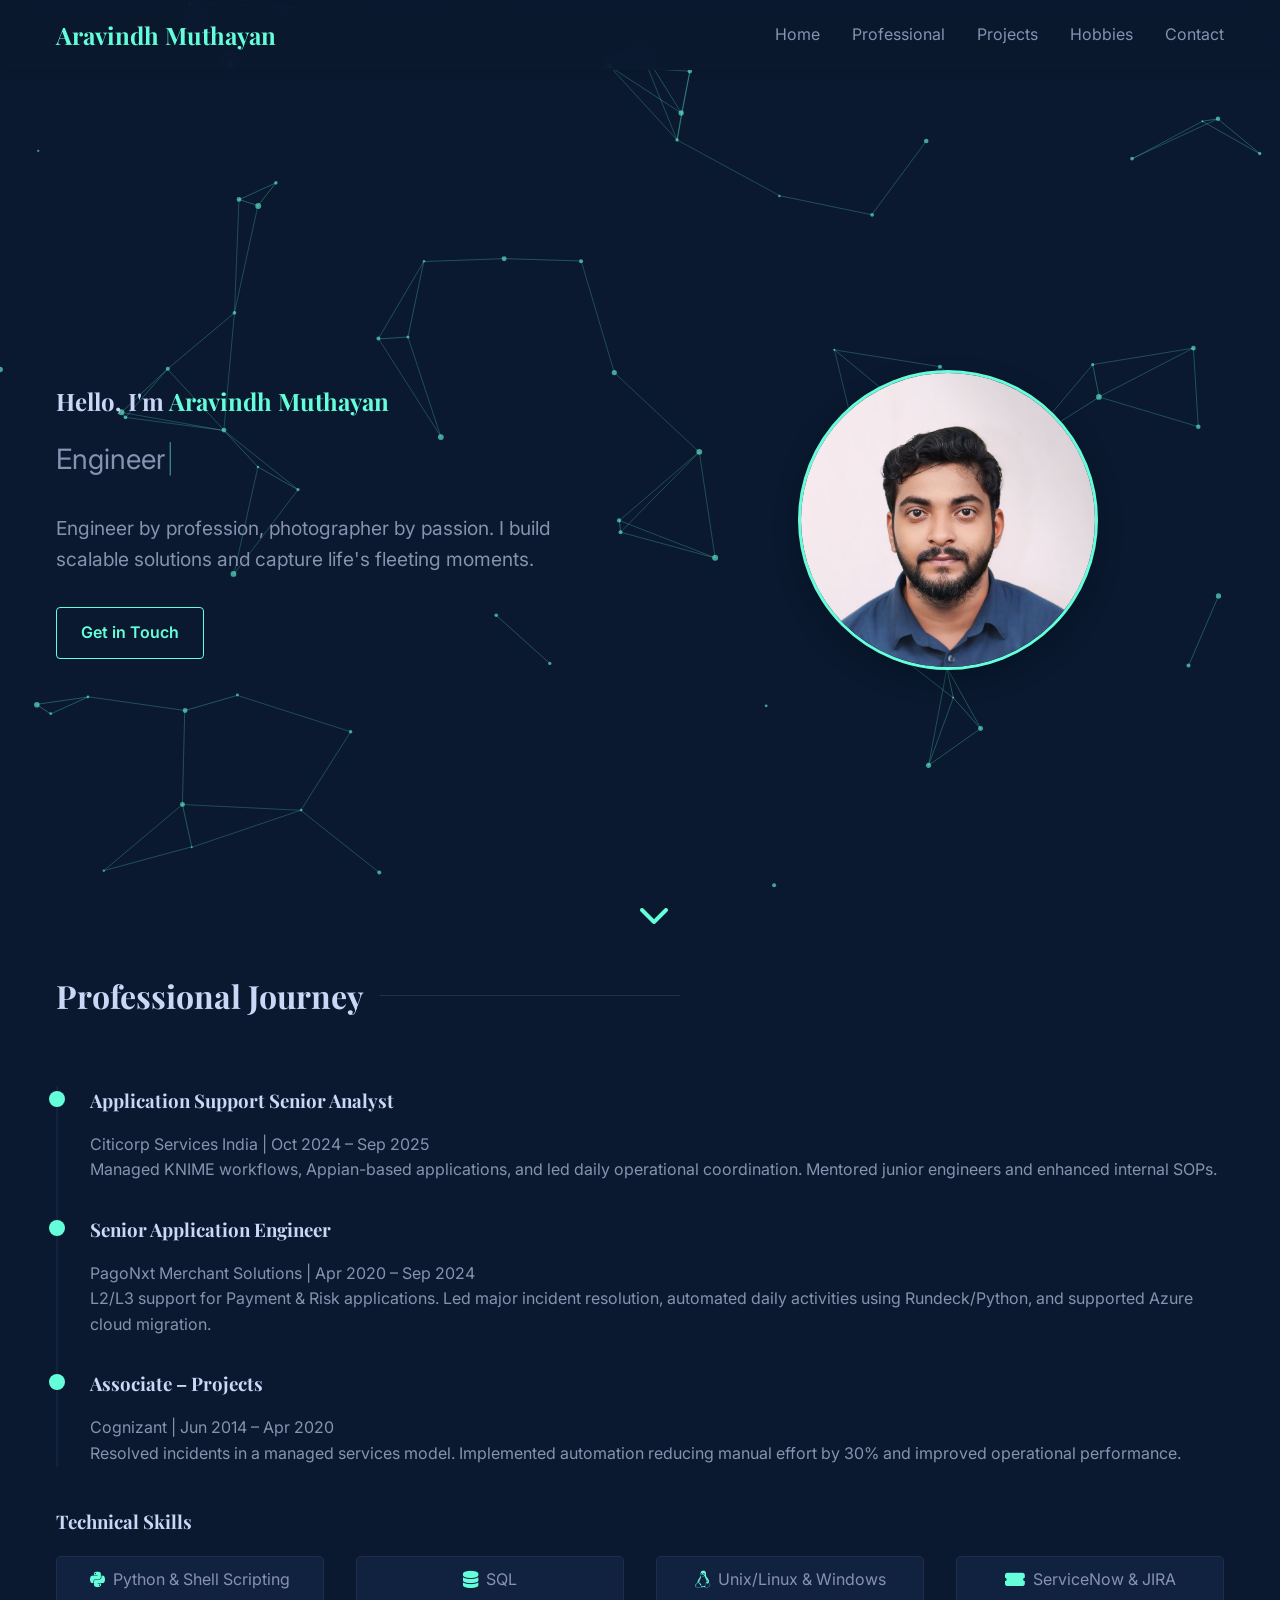
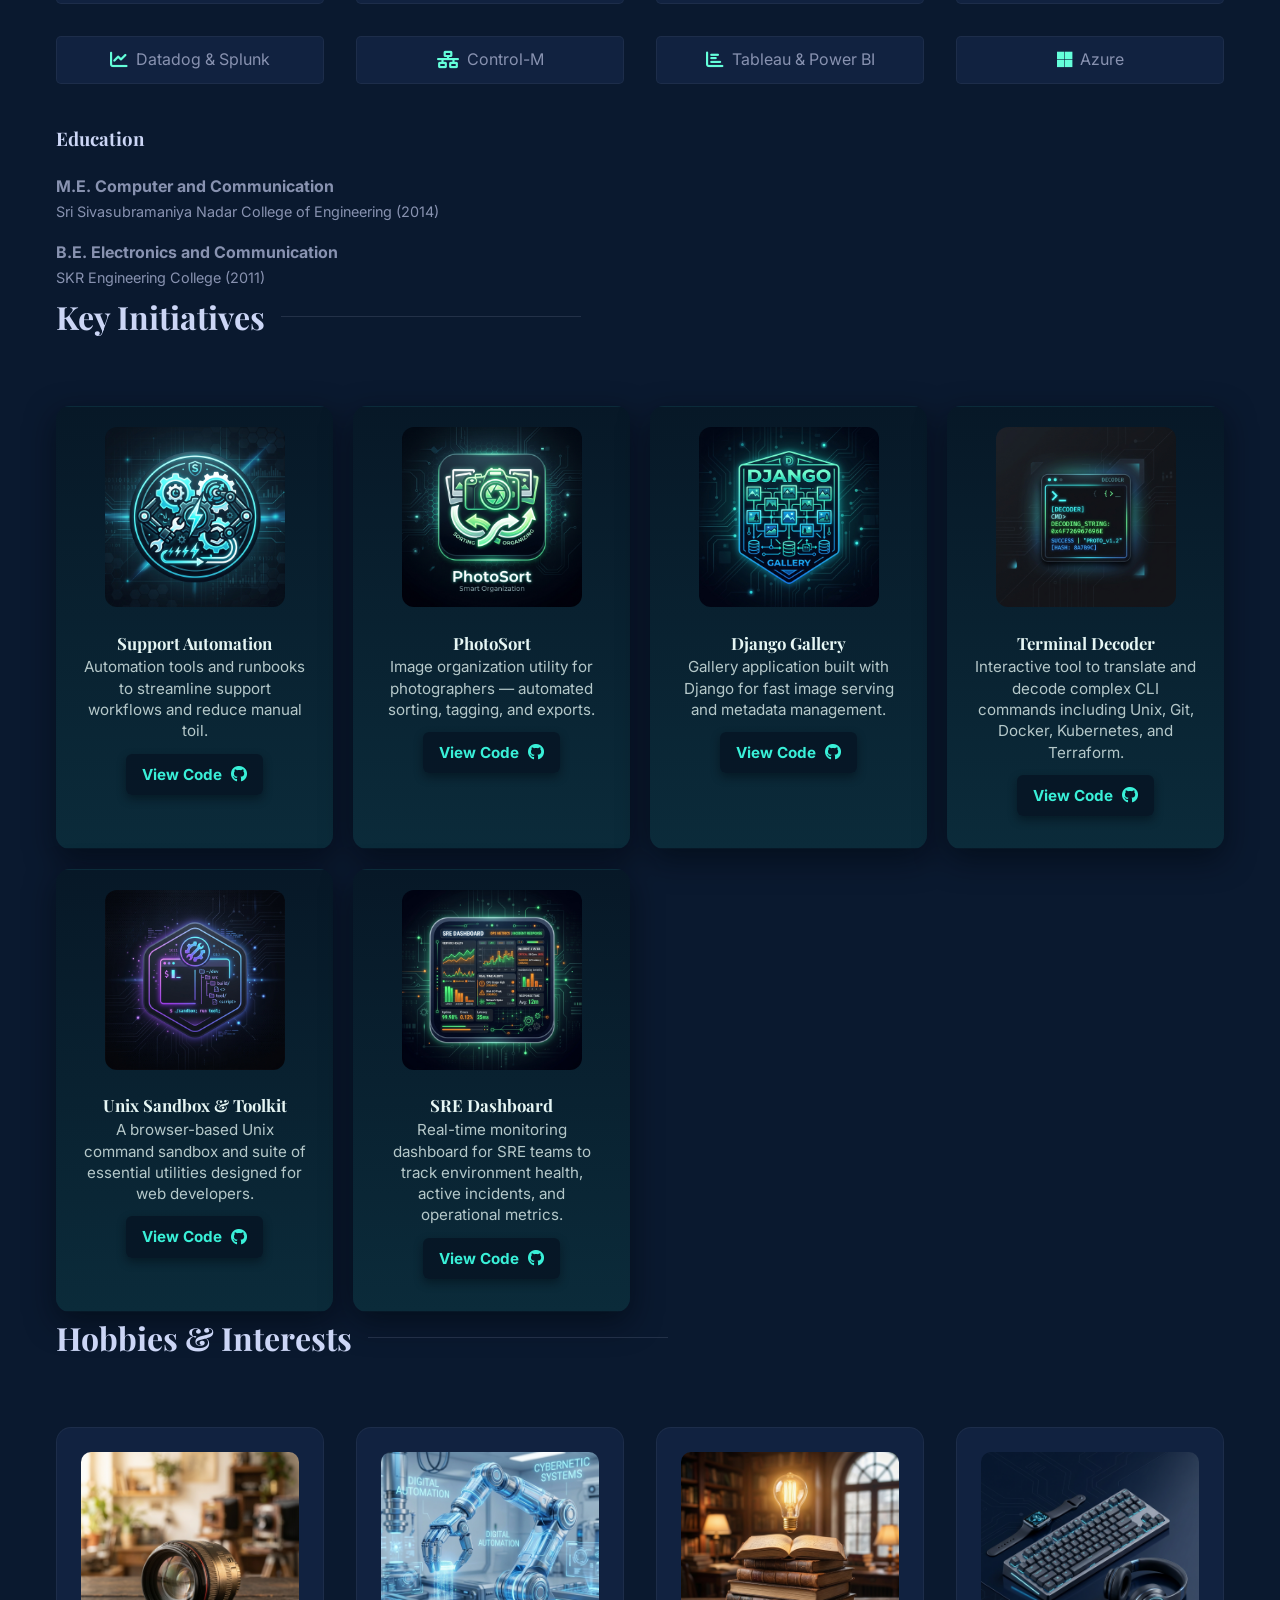
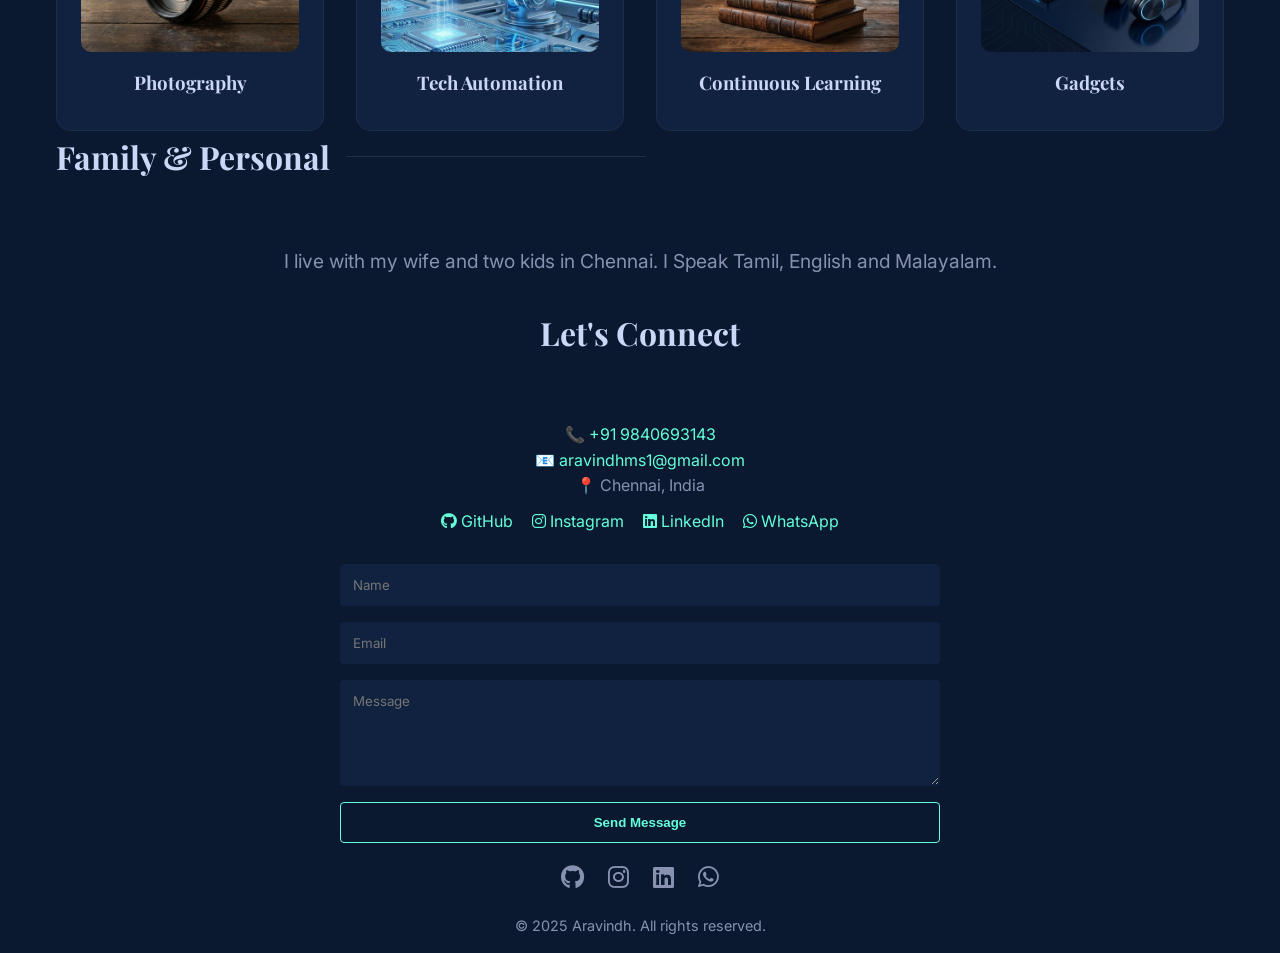
==== commit 0849e201: "Update Initiatives section with SRE projects, uniform layout, and cohesive dark-tech icons" ====
--- a/index.html
+++ b/index.html
@@ -182,6 +182,51 @@
                             <p>Gallery application built with Django for fast image serving and metadata management.</p>
                             <p class="project-links">
                                 <a class="code-btn" href="https://github.com/aravindhms/djangogallery" target="_blank" rel="noopener" aria-label="View code for Django Gallery">
+                                    View Code <i class="fab fa-github" aria-hidden="true"></i>
+                                </a>
+                            </p>
+                        </div>
+                    </article>
+
+                    <article class="project-card">
+                        <div class="project-image">
+                            <img src="assets/terminal_decoder_icon.png" alt="Terminal Decoder" loading="lazy">
+                        </div>
+                        <div class="project-info">
+                            <h3>Terminal Decoder</h3>
+                            <p>Interactive tool to translate and decode complex CLI commands including Unix, Git, Docker, Kubernetes, and Terraform.</p>
+                            <p class="project-links">
+                                <a class="code-btn" href="https://github.com/aravindhms/terminaldecoder" target="_blank" rel="noopener" aria-label="View code for Terminal Decoder">
+                                    View Code <i class="fab fa-github" aria-hidden="true"></i>
+                                </a>
+                            </p>
+                        </div>
+                    </article>
+
+                    <article class="project-card">
+                        <div class="project-image">
+                            <img src="assets/unix_utils_icon.png" alt="Unix Sandbox & Toolkit" loading="lazy">
+                        </div>
+                        <div class="project-info">
+                            <h3>Unix Sandbox & Toolkit</h3>
+                            <p>A browser-based Unix command sandbox and suite of essential utilities designed for web developers.</p>
+                            <p class="project-links">
+                                <a class="code-btn" href="https://github.com/aravindhms/unixutils" target="_blank" rel="noopener" aria-label="View code for Unix Sandbox & Toolkit">
+                                    View Code <i class="fab fa-github" aria-hidden="true"></i>
+                                </a>
+                            </p>
+                        </div>
+                    </article>
+
+                    <article class="project-card">
+                        <div class="project-image">
+                            <img src="assets/sre_dashboard_icon.png" alt="SRE Dashboard" loading="lazy">
+                        </div>
+                        <div class="project-info">
+                            <h3>SRE Dashboard</h3>
+                            <p>Real-time monitoring dashboard for SRE teams to track environment health, active incidents, and operational metrics.</p>
+                            <p class="project-links">
+                                <a class="code-btn" href="https://github.com/aravindhms/sd-dashboard" target="_blank" rel="noopener" aria-label="View code for SRE Dashboard">
                                     View Code <i class="fab fa-github" aria-hidden="true"></i>
                                 </a>
                             </p>
--- a/css/style.css
+++ b/css/style.css
@@ -320,7 +320,7 @@
     display: grid;
     grid-template-columns: repeat(auto-fit, minmax(260px, 1fr));
     gap: 1.25rem;
-    align-items: start;
+    align-items: stretch;
 }
 
 /* Card look: base (no neon stroke) */
@@ -335,6 +335,7 @@
     gap: 1rem;
     max-width: 320px;
     margin: 0 auto;
+    height: 100%;
 
     /* faster transition for stroke appearance */
     border: 1px solid transparent;
@@ -377,6 +378,13 @@
     transform: scale(1.06);
 }
 
+/* Info wrapper for flexing content */
+.project-info {
+    flex: 1;
+    display: flex;
+    flex-direction: column;
+}
+
 /* Title styling — centered and slightly larger */
 .project-info h3 {
     margin: 0.4rem 0 0;
@@ -397,13 +405,14 @@
 
 /* Center the project button */
 .project-links {
-    margin-top: 1.5rem;
+    margin-top: auto;
     display: flex;
     justify-content: center; /* center button horizontally */
     width: 100%;             /* ensure full-width container for proper centering */
     gap: 0.5rem;
     align-items: center;
     flex-wrap: wrap;
+    padding-top: 1.5rem;
 }
 
 /* Hobbies */
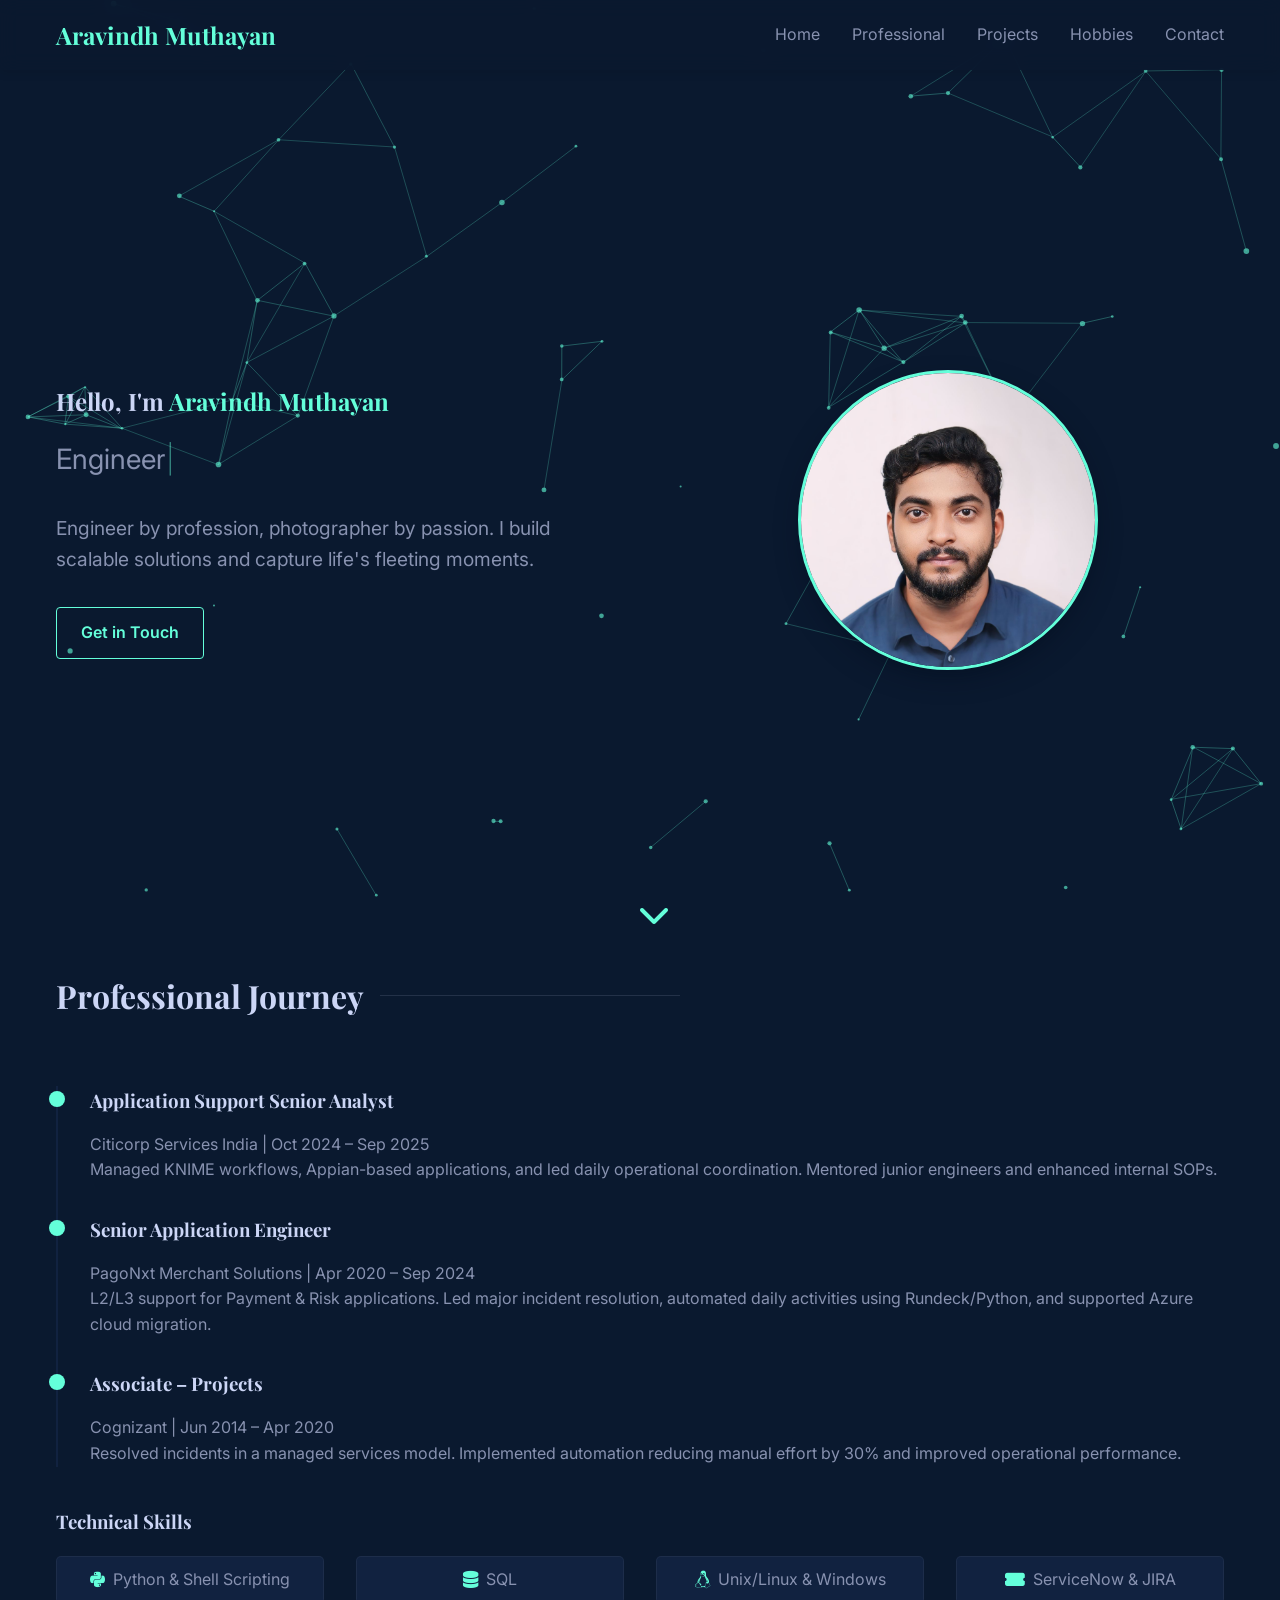
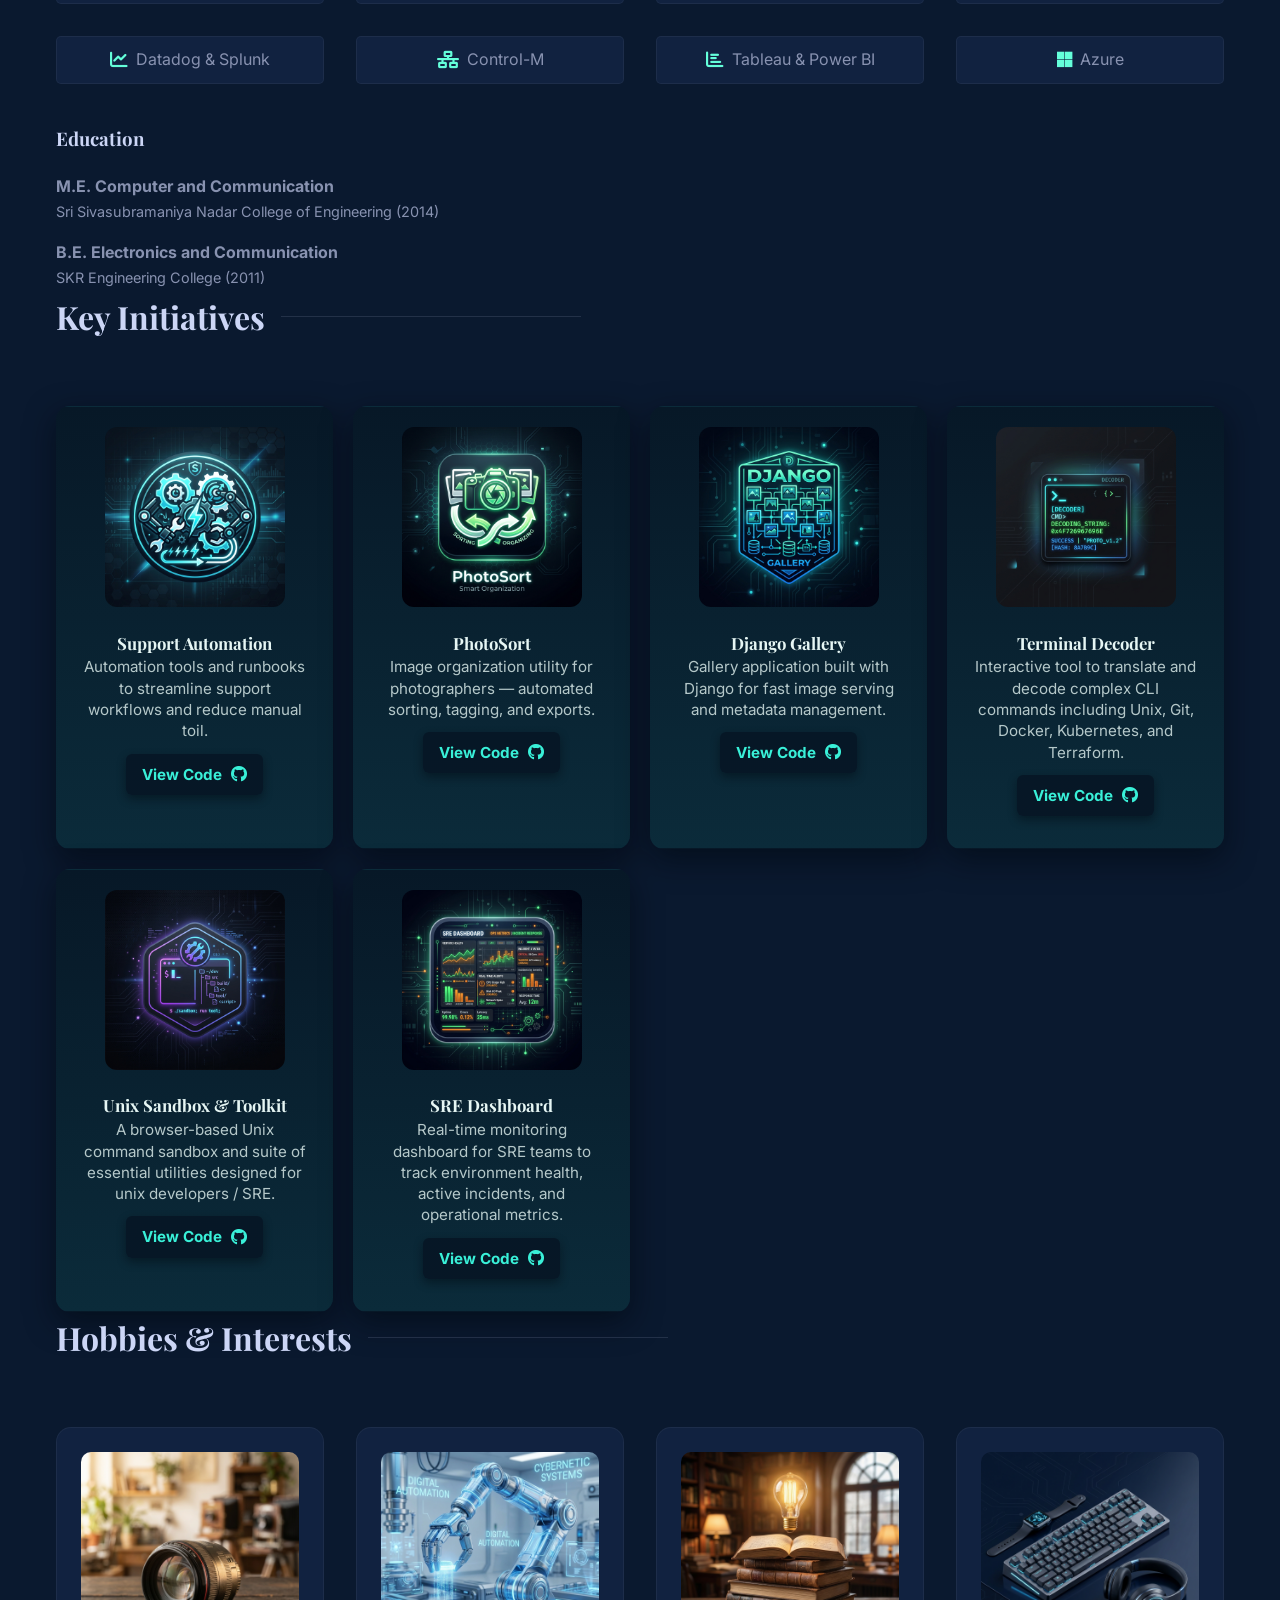
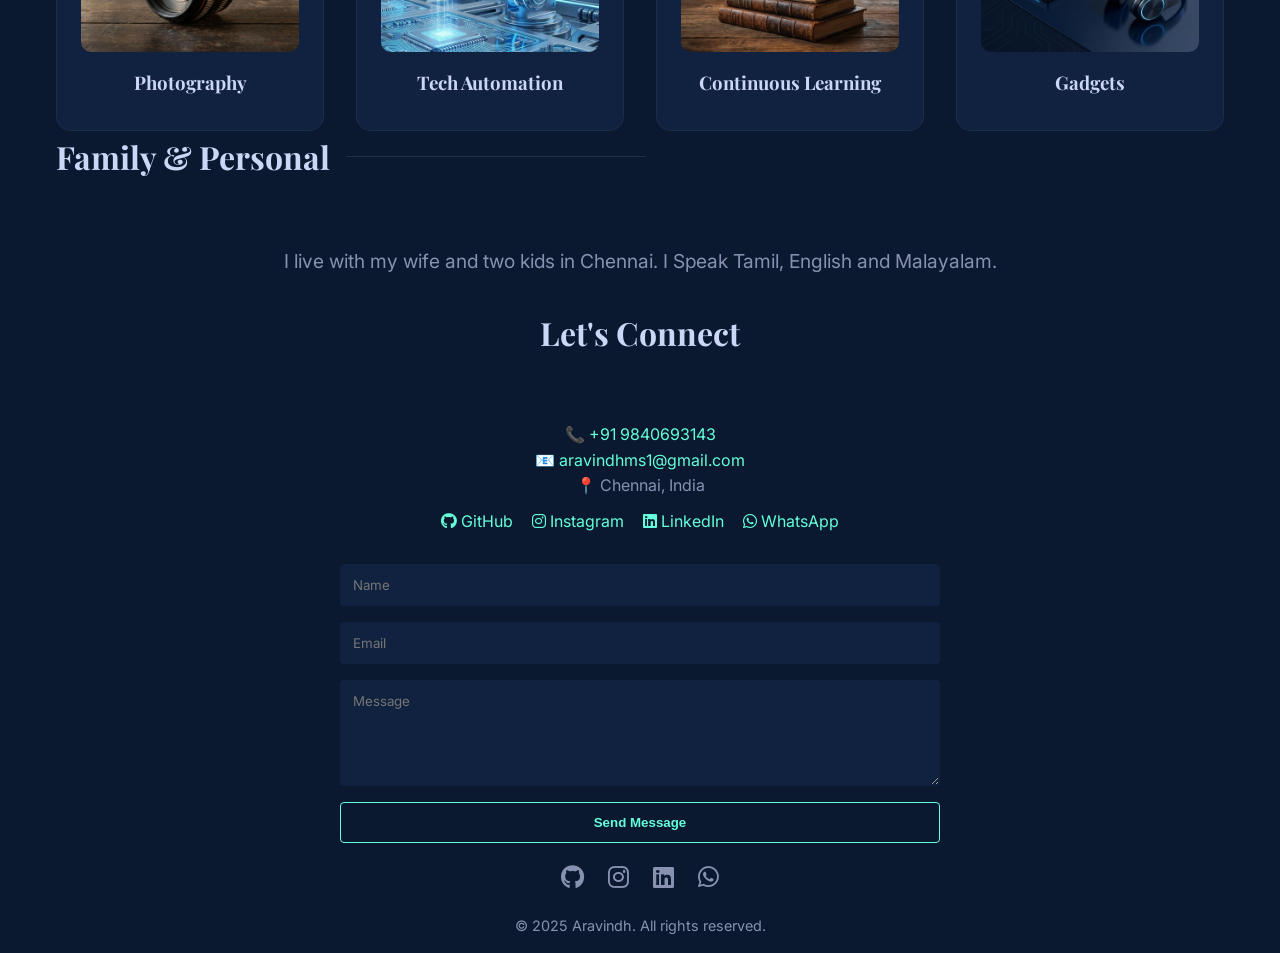
==== commit 6c4bc3cd: "Update project description for Unix Sandbox & Toolkit" ====
--- a/index.html
+++ b/index.html
@@ -209,7 +209,7 @@
                         </div>
                         <div class="project-info">
                             <h3>Unix Sandbox & Toolkit</h3>
-                            <p>A browser-based Unix command sandbox and suite of essential utilities designed for web developers.</p>
+                            <p>A browser-based Unix command sandbox and suite of essential utilities designed for unix developers / SRE.</p>
                             <p class="project-links">
                                 <a class="code-btn" href="https://github.com/aravindhms/unixutils" target="_blank" rel="noopener" aria-label="View code for Unix Sandbox & Toolkit">
                                     View Code <i class="fab fa-github" aria-hidden="true"></i>
@@ -326,4 +326,4 @@
     <script src="js/script.js"></script>
 </body>
 
-</html>+</html>
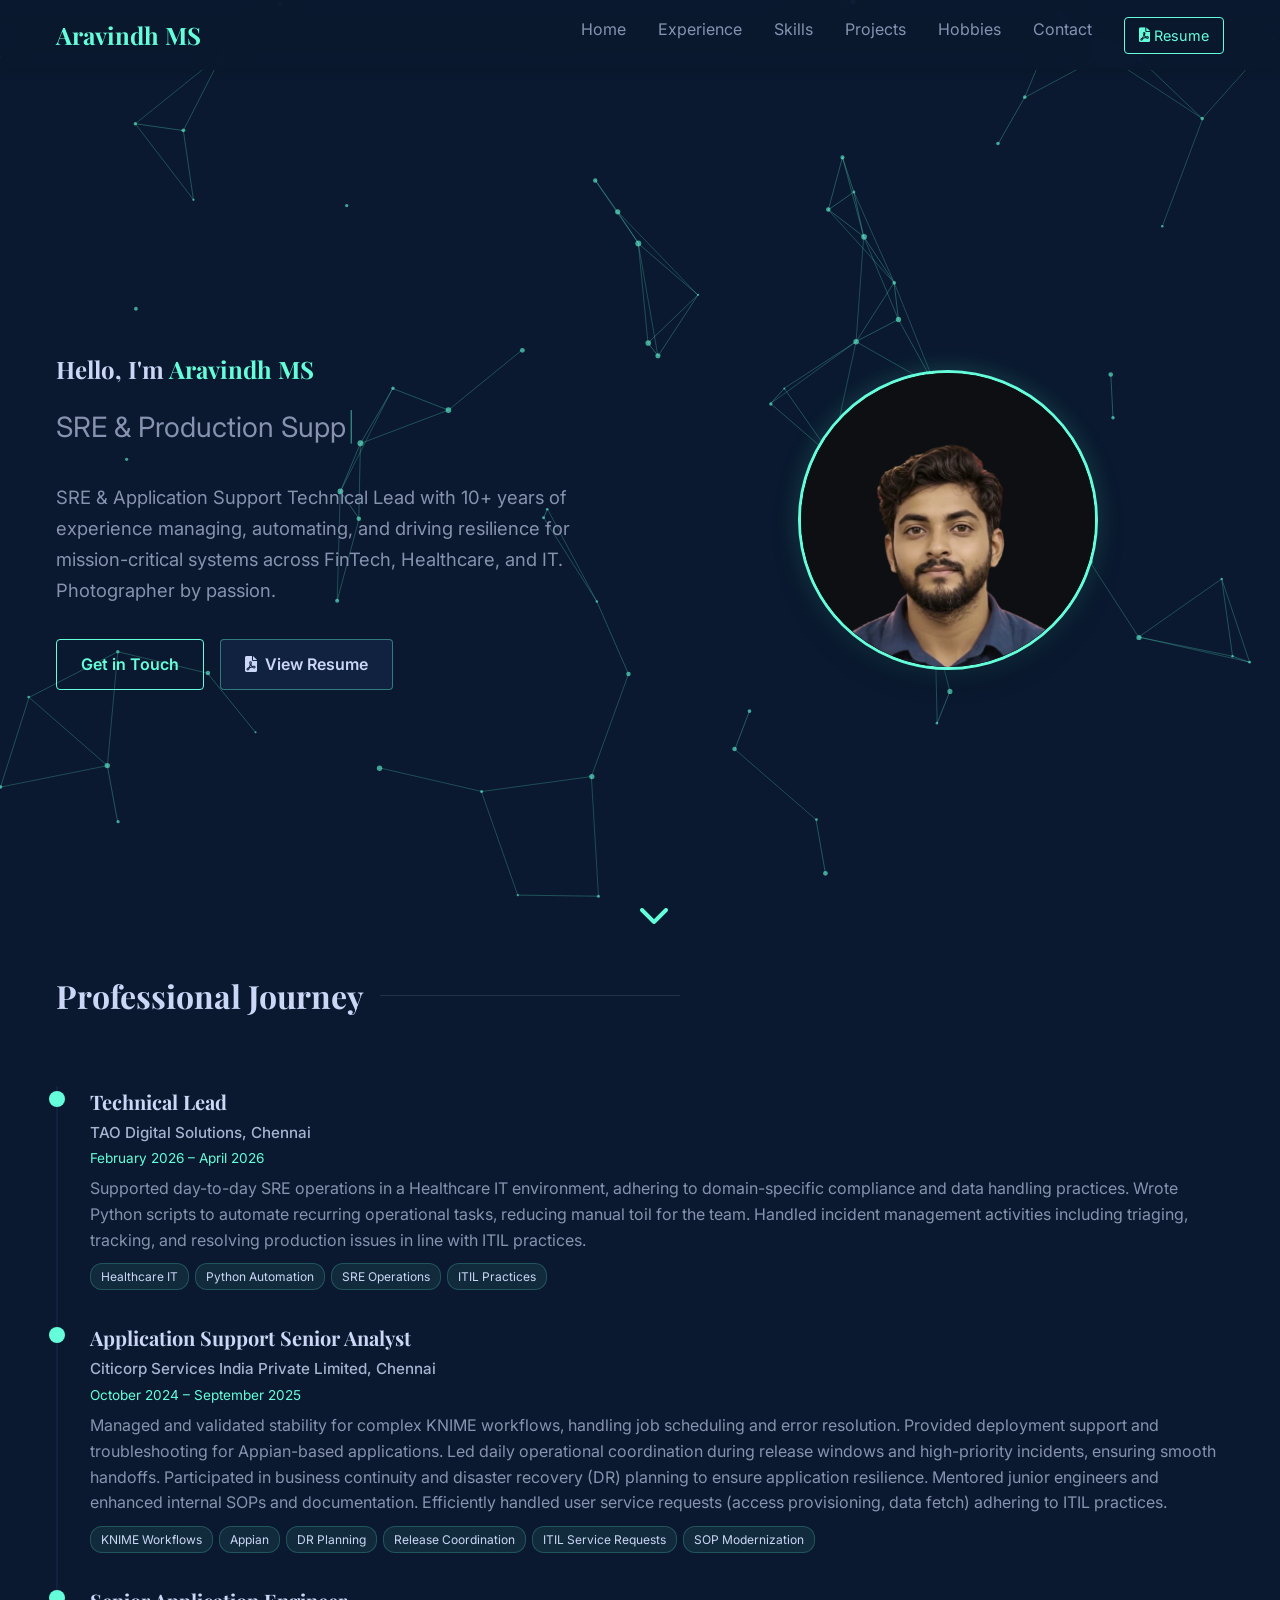
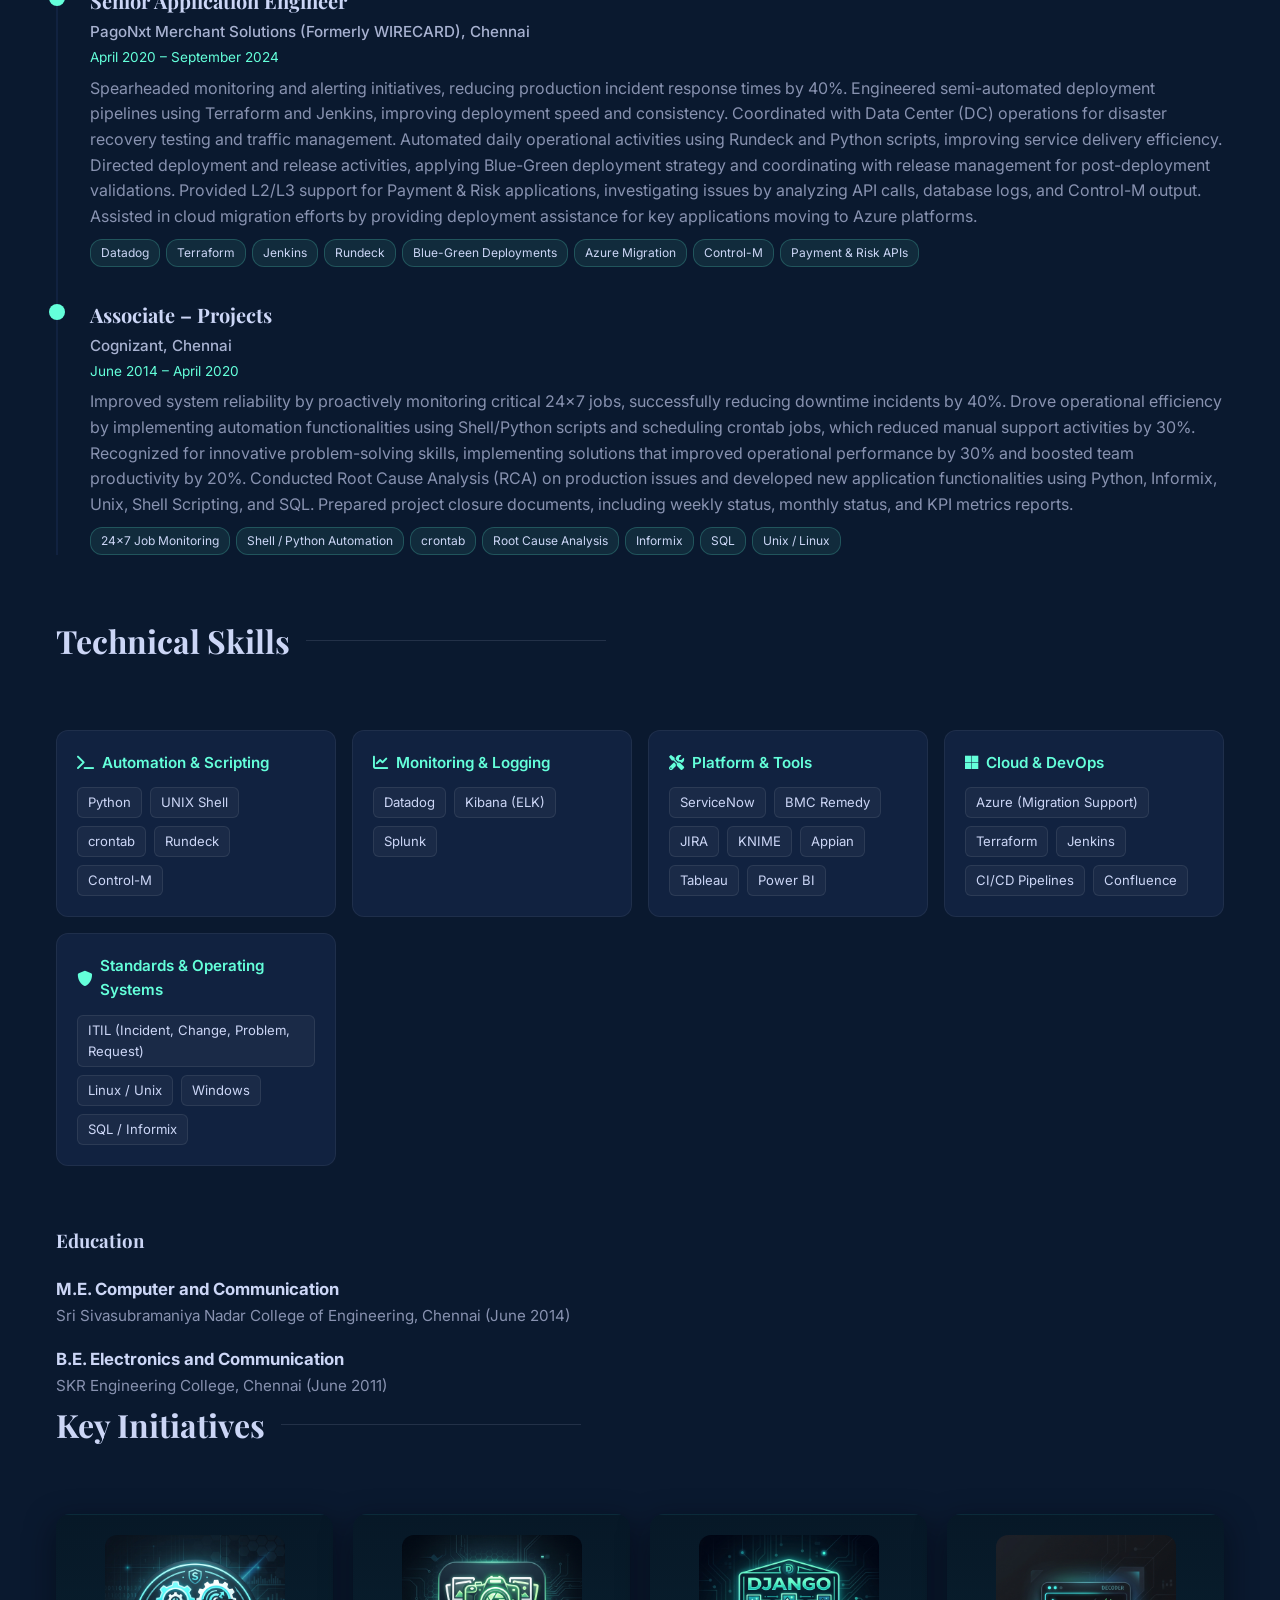
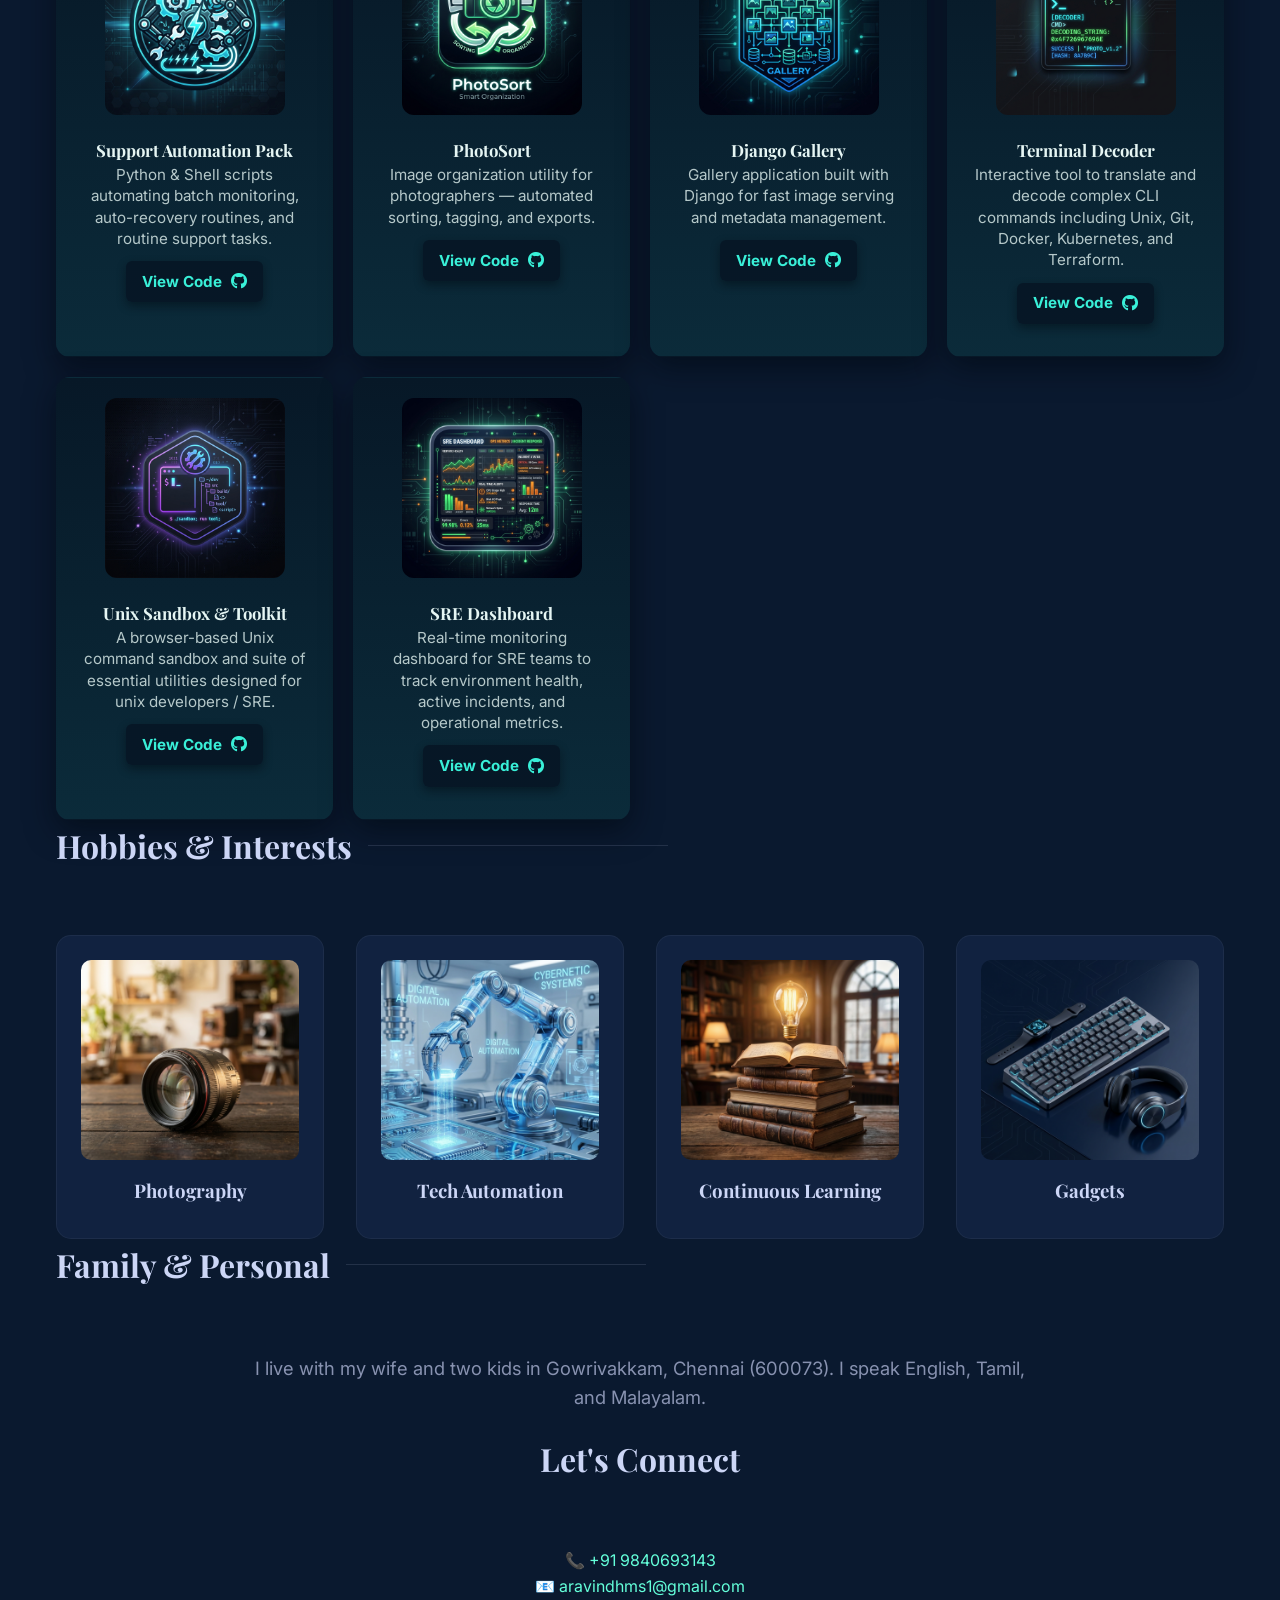
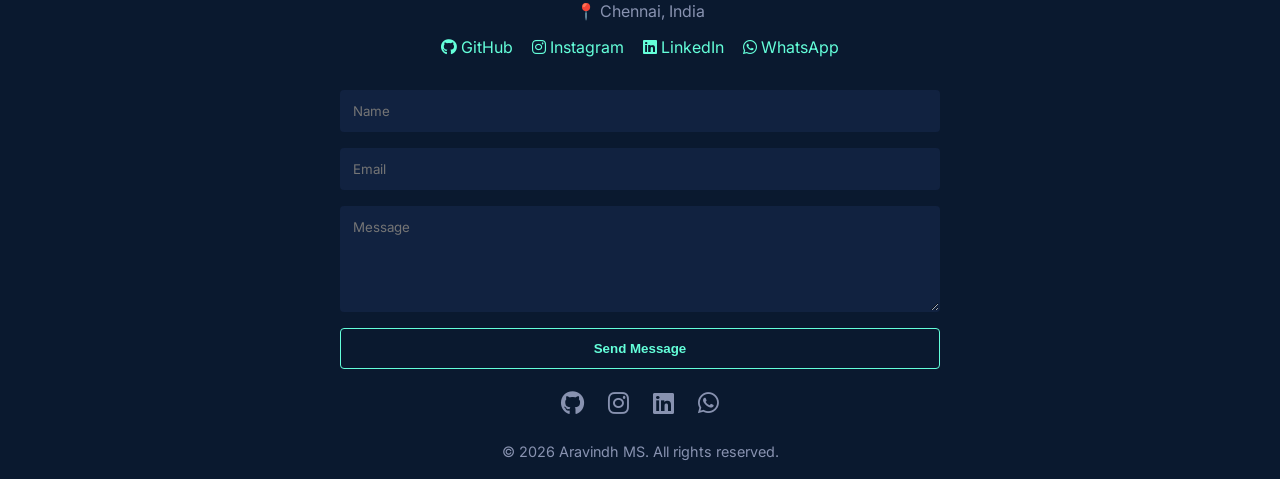
==== commit e01c156c: "feat: add interactive cursor-tracking character, update resume & refresh README" ====
--- a/index.html
+++ b/index.html
@@ -4,12 +4,12 @@
 <head>
     <meta charset="UTF-8">
     <meta name="viewport" content="width=device-width, initial-scale=1.0">
-    <title>Aravindh Muthayan</title>
+    <title>Aravindh MS - SRE & Technical Lead</title>
     <meta name="description"
-        content="Personal website of Aravindh Muthayan, an Engineer & Tech Enthusiast specializing in Python, Automation, and Azure. Showcasing professional details, projects, and hobbies.">
-
-    <meta property="og:title" content="Aravindh Muthayan - Engineer & Tech Enthusiast">
-    <meta property="og:description" content="Personal website showcasing my journey in Automation, Python, and Azure.">
+        content="Personal website of Aravindh MS, SRE & Technical Lead specializing in Python automation, high-availability production support, cloud reliability (Azure), and ITIL practices.">
+
+    <meta property="og:title" content="Aravindh MS - SRE & Technical Lead">
+    <meta property="og:description" content="Personal website showcasing my journey in SRE, Automation, Python, and Cloud Reliability.">
     <meta property="og:image" content="https://aravindhms.github.io/profile/assets/profile.png">
     <meta property="og:url" content="https://aravindhms.github.io/profile/">
     <meta property="og:type" content="website">
@@ -19,11 +19,12 @@
     <link rel="preconnect" href="https://fonts.googleapis.com">
     <link rel="preconnect" href="https://fonts.gstatic.com" crossorigin>
     <link
-        href="https://fonts.googleapis.com/css2?family=Inter:wght@300;400;600;700&family=Playfair+Display:wght@700&display=swap"
+        href="https://fonts.googleapis.com/css2?family=Inter:wght@300;400;500;600;700&family=Playfair+Display:wght@700&display=swap"
         rel="stylesheet">
 
     <link rel="stylesheet" href="https://cdnjs.cloudflare.com/ajax/libs/font-awesome/6.0.0/css/all.min.css">
     <link rel="stylesheet" href="css/style.css">
+
     <link rel="icon" href="assets/profile.png" type="image/png">
 </head>
 
@@ -31,13 +32,19 @@
     <canvas id="particles-canvas"></canvas>
     <header id="main-header">
         <nav class="container">
-            <div class="logo">Aravindh Muthayan</div>
+            <div class="logo">Aravindh MS</div>
             <ul class="nav-links">
                 <li><a href="#hero">Home</a></li>
-                <li><a href="#professional">Professional</a></li>
+                <li><a href="#professional">Experience</a></li>
+                <li><a href="#skills">Skills</a></li>
                 <li><a href="#projects">Projects</a></li>
                 <li><a href="#hobbies">Hobbies</a></li>
                 <li><a href="#contact">Contact</a></li>
+                <li>
+                    <a href="assets/Aravindh_MS_Resume.pdf" target="_blank" rel="noopener" class="nav-resume-btn">
+                        <i class="fas fa-file-pdf"></i> Resume
+                    </a>
+                </li>
             </ul>
             <button class="mobile-menu-btn" aria-label="Toggle menu">☰</button>
         </nav>
@@ -48,19 +55,23 @@
             <div class="container hero-content">
                 <div class="hero-grid">
                     <div class="hero-text">
-                        <h1 class="animate-fade-up">Hello, I'm <span class="highlight">Aravindh Muthayan</span></h1>
+                        <h1 class="animate-fade-up">Hello, I'm <span class="highlight">Aravindh MS</span></h1>
                         <p class="subtitle animate-fade-up delay-1"><span class="typing-text"></span></p>
                         <p class="bio animate-fade-up delay-2"
-                            style="font-size: 1.2rem; margin-bottom: 2rem; color: var(--text-color);">
-                            Engineer by profession, photographer by passion. I build scalable
-                            solutions and capture
-                            life's fleeting moments.
+                            style="font-size: 1.15rem; margin-bottom: 2rem; color: var(--text-color); line-height: 1.7; max-width: 560px;">
+                            SRE & Application Support Technical Lead with 10+ years of experience managing, automating, and driving resilience for mission-critical systems across FinTech, Healthcare, and IT. Photographer by passion.
                         </p>
-                        <a href="#contact" class="btn primary-btn animate-fade-up delay-2">Get in
-                            Touch</a>
+                        <div class="hero-cta animate-fade-up delay-2" style="display: flex; gap: 1rem; align-items: center; flex-wrap: wrap;">
+                            <a href="#contact" class="btn primary-btn">Get in Touch</a>
+                            <a href="assets/Aravindh_MS_Resume.pdf" target="_blank" rel="noopener" class="btn secondary-btn">
+                                <i class="fas fa-file-pdf" style="margin-right: 8px;"></i>View Resume
+                            </a>
+                        </div>
                     </div>
                     <div class="hero-image-container animate-fade-up delay-2">
-                        <img src="assets/profile.png" alt="Aravindh Muthayan" class="profile-photo">
+                        <div class="character-wrapper">
+                            <canvas id="cursor-character" class="character-canvas"></canvas>
+                        </div>
                     </div>
                 </div>
             </div>
@@ -74,65 +85,161 @@
                 <h2 class="section-title">Professional Journey</h2>
 
                 <div class="timeline">
+                    <!-- Role 1: TAO -->
                     <div class="timeline-item">
-                        <h3>Application Support Senior Analyst</h3>
-                        <span class="date">Citicorp Services India | Oct 2024 – Sep 2025</span>
-                        <p>Managed KNIME workflows, Appian-based applications, and led daily
-                            operational coordination.
-                            Mentored junior engineers and enhanced internal SOPs.</p>
-                    </div>
+                        <div class="timeline-header">
+                            <h3>Technical Lead</h3>
+                            <span class="company">TAO Digital Solutions, Chennai</span>
+                            <span class="date">February 2026 – April 2026</span>
+                        </div>
+                        <p>Supported day-to-day SRE operations in a Healthcare IT environment, adhering to domain-specific compliance and data handling practices. Wrote Python scripts to automate recurring operational tasks, reducing manual toil for the team. Handled incident management activities including triaging, tracking, and resolving production issues in line with ITIL practices.</p>
+                        <div class="role-tags">
+                            <span class="tag">Healthcare IT</span>
+                            <span class="tag">Python Automation</span>
+                            <span class="tag">SRE Operations</span>
+                            <span class="tag">ITIL Practices</span>
+                        </div>
+                    </div>
+
+                    <!-- Role 2: Citi -->
                     <div class="timeline-item">
-                        <h3>Senior Application Engineer</h3>
-                        <span class="date">PagoNxt Merchant Solutions | Apr 2020 – Sep 2024</span>
-                        <p>L2/L3 support for Payment & Risk applications. Led major incident
-                            resolution, automated daily
-                            activities using Rundeck/Python, and supported Azure cloud migration.
-                        </p>
-                    </div>
+                        <div class="timeline-header">
+                            <h3>Application Support Senior Analyst</h3>
+                            <span class="company">Citicorp Services India Private Limited, Chennai</span>
+                            <span class="date">October 2024 – September 2025</span>
+                        </div>
+                        <p>Managed and validated stability for complex KNIME workflows, handling job scheduling and error resolution. Provided deployment support and troubleshooting for Appian-based applications. Led daily operational coordination during release windows and high-priority incidents, ensuring smooth handoffs. Participated in business continuity and disaster recovery (DR) planning to ensure application resilience. Mentored junior engineers and enhanced internal SOPs and documentation. Efficiently handled user service requests (access provisioning, data fetch) adhering to ITIL practices.</p>
+                        <div class="role-tags">
+                            <span class="tag">KNIME Workflows</span>
+                            <span class="tag">Appian</span>
+                            <span class="tag">DR Planning</span>
+                            <span class="tag">Release Coordination</span>
+                            <span class="tag">ITIL Service Requests</span>
+                            <span class="tag">SOP Modernization</span>
+                        </div>
+                    </div>
+
+                    <!-- Role 3: PagoNxt -->
                     <div class="timeline-item">
-                        <h3>Associate – Projects</h3>
-                        <span class="date">Cognizant | Jun 2014 – Apr 2020</span>
-                        <p>Resolved incidents in a managed services model. Implemented automation
-                            reducing manual effort
-                            by 30% and improved operational performance.</p>
-                    </div>
-                </div>
-
-                <div class="skills-container" style="margin-top: 40px;">
-                    <h3 style="margin-bottom: 20px; color: var(--heading-color);">Technical Skills
-                    </h3>
-                    <div class="hobbies-grid"> <!-- Reusing grid style for skills -->
-                        <div class="hobby-item"><i class="fab fa-python skill-icon"></i> Python &
-                            Shell Scripting</div>
-                        <div class="hobby-item"><i class="fas fa-database skill-icon"></i> SQL</div>
-                        <div class="hobby-item"><i class="fab fa-linux skill-icon"></i> Unix/Linux &
-                            Windows</div>
-                        <div class="hobby-item"><i class="fas fa-ticket-alt skill-icon"></i>
-                            ServiceNow & JIRA</div>
-                        <div class="hobby-item"><i class="fas fa-chart-line skill-icon"></i> Datadog
-                            & Splunk</div>
-                        <div class="hobby-item"><i class="fas fa-network-wired skill-icon"></i>
-                            Control-M</div>
-                        <div class="hobby-item"><i class="fas fa-chart-bar skill-icon"></i> Tableau
-                            & Power BI</div>
-                        <div class="hobby-item"><i class="fab fa-microsoft skill-icon"></i> Azure</div>
-                    </div>
-                </div>
-
-                <div class="education-container" style="margin-top: 40px;">
+                        <div class="timeline-header">
+                            <h3>Senior Application Engineer</h3>
+                            <span class="company">PagoNxt Merchant Solutions (Formerly WIRECARD), Chennai</span>
+                            <span class="date">April 2020 – September 2024</span>
+                        </div>
+                        <p>Spearheaded monitoring and alerting initiatives, reducing production incident response times by 40%. Engineered semi-automated deployment pipelines using Terraform and Jenkins, improving deployment speed and consistency. Coordinated with Data Center (DC) operations for disaster recovery testing and traffic management. Automated daily operational activities using Rundeck and Python scripts, improving service delivery efficiency. Directed deployment and release activities, applying Blue-Green deployment strategy and coordinating with release management for post-deployment validations. Provided L2/L3 support for Payment & Risk applications, investigating issues by analyzing API calls, database logs, and Control-M output. Assisted in cloud migration efforts by providing deployment assistance for key applications moving to Azure platforms.</p>
+                        <div class="role-tags">
+                            <span class="tag">Datadog</span>
+                            <span class="tag">Terraform</span>
+                            <span class="tag">Jenkins</span>
+                            <span class="tag">Rundeck</span>
+                            <span class="tag">Blue-Green Deployments</span>
+                            <span class="tag">Azure Migration</span>
+                            <span class="tag">Control-M</span>
+                            <span class="tag">Payment & Risk APIs</span>
+                        </div>
+                    </div>
+
+                    <!-- Role 4: Cognizant -->
+                    <div class="timeline-item">
+                        <div class="timeline-header">
+                            <h3>Associate – Projects</h3>
+                            <span class="company">Cognizant, Chennai</span>
+                            <span class="date">June 2014 – April 2020</span>
+                        </div>
+                        <p>Improved system reliability by proactively monitoring critical 24x7 jobs, successfully reducing downtime incidents by 40%. Drove operational efficiency by implementing automation functionalities using Shell/Python scripts and scheduling crontab jobs, which reduced manual support activities by 30%. Recognized for innovative problem-solving skills, implementing solutions that improved operational performance by 30% and boosted team productivity by 20%. Conducted Root Cause Analysis (RCA) on production issues and developed new application functionalities using Python, Informix, Unix, Shell Scripting, and SQL. Prepared project closure documents, including weekly status, monthly status, and KPI metrics reports.</p>
+                        <div class="role-tags">
+                            <span class="tag">24x7 Job Monitoring</span>
+                            <span class="tag">Shell / Python Automation</span>
+                            <span class="tag">crontab</span>
+                            <span class="tag">Root Cause Analysis</span>
+                            <span class="tag">Informix</span>
+                            <span class="tag">SQL</span>
+                            <span class="tag">Unix / Linux</span>
+                        </div>
+                    </div>
+                </div>
+
+                <!-- Technical Skills Section -->
+                <div id="skills" style="margin-top: 60px;">
+                    <h2 class="section-title">Technical Skills</h2>
+                    <div class="skills-matrix">
+                        <div class="skill-category-card">
+                            <div class="skill-category-title">
+                                <i class="fas fa-terminal"></i> Automation & Scripting
+                            </div>
+                            <div class="skill-pills">
+                                <span class="skill-pill">Python</span>
+                                <span class="skill-pill">UNIX Shell</span>
+                                <span class="skill-pill">crontab</span>
+                                <span class="skill-pill">Rundeck</span>
+                                <span class="skill-pill">Control-M</span>
+                            </div>
+                        </div>
+
+                        <div class="skill-category-card">
+                            <div class="skill-category-title">
+                                <i class="fas fa-chart-line"></i> Monitoring & Logging
+                            </div>
+                            <div class="skill-pills">
+                                <span class="skill-pill">Datadog</span>
+                                <span class="skill-pill">Kibana (ELK)</span>
+                                <span class="skill-pill">Splunk</span>
+                            </div>
+                        </div>
+
+                        <div class="skill-category-card">
+                            <div class="skill-category-title">
+                                <i class="fas fa-tools"></i> Platform & Tools
+                            </div>
+                            <div class="skill-pills">
+                                <span class="skill-pill">ServiceNow</span>
+                                <span class="skill-pill">BMC Remedy</span>
+                                <span class="skill-pill">JIRA</span>
+                                <span class="skill-pill">KNIME</span>
+                                <span class="skill-pill">Appian</span>
+                                <span class="skill-pill">Tableau</span>
+                                <span class="skill-pill">Power BI</span>
+                            </div>
+                        </div>
+
+                        <div class="skill-category-card">
+                            <div class="skill-category-title">
+                                <i class="fab fa-microsoft"></i> Cloud & DevOps
+                            </div>
+                            <div class="skill-pills">
+                                <span class="skill-pill">Azure (Migration Support)</span>
+                                <span class="skill-pill">Terraform</span>
+                                <span class="skill-pill">Jenkins</span>
+                                <span class="skill-pill">CI/CD Pipelines</span>
+                                <span class="skill-pill">Confluence</span>
+                            </div>
+                        </div>
+
+                        <div class="skill-category-card">
+                            <div class="skill-category-title">
+                                <i class="fas fa-shield-alt"></i> Standards & Operating Systems
+                            </div>
+                            <div class="skill-pills">
+                                <span class="skill-pill">ITIL (Incident, Change, Problem, Request)</span>
+                                <span class="skill-pill">Linux / Unix</span>
+                                <span class="skill-pill">Windows</span>
+                                <span class="skill-pill">SQL / Informix</span>
+                            </div>
+                        </div>
+                    </div>
+                </div>
+
+                <!-- Education -->
+                <div class="education-container" style="margin-top: 60px;">
                     <h3 style="margin-bottom: 20px; color: var(--heading-color);">Education</h3>
                     <ul style="list-style: none; padding-left: 0;">
-                        <li style="margin-bottom: 15px;">
-                            <strong>M.E. Computer and Communication</strong><br>
-                            <span style="color: var(--text-color); font-size: 0.9rem;">Sri
-                                Sivasubramaniya Nadar College
-                                of Engineering (2014)</span>
+                        <li style="margin-bottom: 18px;">
+                            <strong style="color: var(--heading-color); font-size: 1.05rem;">M.E. Computer and Communication</strong><br>
+                            <span style="color: var(--text-color); font-size: 0.95rem;">Sri Sivasubramaniya Nadar College of Engineering, Chennai (June 2014)</span>
                         </li>
                         <li>
-                            <strong>B.E. Electronics and Communication</strong><br>
-                            <span style="color: var(--text-color); font-size: 0.9rem;">SKR
-                                Engineering College
-                                (2011)</span>
+                            <strong style="color: var(--heading-color); font-size: 1.05rem;">B.E. Electronics and Communication</strong><br>
+                            <span style="color: var(--text-color); font-size: 0.95rem;">SKR Engineering College, Chennai (June 2011)</span>
                         </li>
                     </ul>
                 </div>
@@ -148,10 +255,11 @@
                             <img src="assets/support_automation_icon.png" alt="Support Automation" loading="lazy">
                         </div>
                         <div class="project-info">
-                            <h3>Support Automation</h3>
-                            <p>Automation tools and runbooks to streamline support workflows and reduce manual toil.</p>
-                            <p class="project-links">
-                                <a class="code-btn" href="https://github.com/aravindhms/prod-support-automation-pack" target="_blank" rel="noopener" aria-label="View code for Support Automation">
+                            <h3>Support Automation Pack</h3>
+                            <p>Python & Shell scripts automating batch monitoring, auto-recovery routines, and routine support tasks.</p>
+                            <p class="project-links">
+                                <a class="code-btn" href="https://github.com/aravindhms/prod-support-automation-pack"
+                                    target="_blank" rel="noopener" aria-label="View code for Support Automation">
                                     View Code <i class="fab fa-github" aria-hidden="true"></i>
                                 </a>
                             </p>
@@ -166,7 +274,8 @@
                             <h3>PhotoSort</h3>
                             <p>Image organization utility for photographers — automated sorting, tagging, and exports.</p>
                             <p class="project-links">
-                                <a class="code-btn" href="https://github.com/aravindhms/PhotoSort" target="_blank" rel="noopener" aria-label="View code for PhotoSort">
+                                <a class="code-btn" href="https://github.com/aravindhms/PhotoSort" target="_blank"
+                                    rel="noopener" aria-label="View code for PhotoSort">
                                     View Code <i class="fab fa-github" aria-hidden="true"></i>
                                 </a>
                             </p>
@@ -181,7 +290,8 @@
                             <h3>Django Gallery</h3>
                             <p>Gallery application built with Django for fast image serving and metadata management.</p>
                             <p class="project-links">
-                                <a class="code-btn" href="https://github.com/aravindhms/djangogallery" target="_blank" rel="noopener" aria-label="View code for Django Gallery">
+                                <a class="code-btn" href="https://github.com/aravindhms/djangogallery" target="_blank"
+                                    rel="noopener" aria-label="View code for Django Gallery">
                                     View Code <i class="fab fa-github" aria-hidden="true"></i>
                                 </a>
                             </p>
@@ -240,19 +350,19 @@
             <div class="container">
                 <h2 class="section-title">Hobbies & Interests</h2>
                 <div class="hobbies-grid">
-                    <a href="https://www.instagram.com/aravindhms/" target="_blank" class="hobby-card">
+                    <a href="https://www.instagram.com/aravindhms/" target="_blank" rel="noopener" class="hobby-card">
                         <img src="assets/hobby_photography.png" alt="Photography" class="hobby-image">
                         <h3>Photography</h3>
                     </a>
-                    <a href="https://github.com/aravindhms" target="_blank" class="hobby-card">
+                    <a href="https://github.com/aravindhms" target="_blank" rel="noopener" class="hobby-card">
                         <img src="assets/hobby_automation.png" alt="Tech Automation" class="hobby-image">
                         <h3>Tech Automation</h3>
                     </a>
-                    <a href="https://www.credly.com/users/aravindh-ms/" target="_blank" class="hobby-card">
+                    <a href="https://www.credly.com/users/aravindh-ms/" target="_blank" rel="noopener" class="hobby-card">
                         <img src="assets/hobby_learning.png" alt="Continuous Learning" class="hobby-image">
                         <h3>Continuous Learning</h3>
                     </a>
-                    <a href="https://www.amazon.in/hz/wishlist/ls/3LGNZ8PGMZCU2?ref_=wl_share" target="_blank"
+                    <a href="https://www.amazon.in/hz/wishlist/ls/3LGNZ8PGMZCU2?ref_=wl_share" target="_blank" rel="noopener"
                         class="hobby-card">
                         <img src="assets/hobby_gadgets.png" alt="Gadgets" class="hobby-image">
                         <h3>Gadgets</h3>
@@ -266,8 +376,8 @@
                 <h2 class="section-title">Family & Personal</h2>
                 <div class="family-content">
                     <p class="text-center"
-                        style="font-size: 1.2rem; margin-bottom: 30px; max-width: 800px; margin-left: auto; margin-right: auto;">
-                        I live with my wife and two kids in Chennai. I Speak Tamil, English and Malayalam.
+                        style="font-size: 1.15rem; margin-bottom: 20px; max-width: 800px; margin-left: auto; margin-right: auto;">
+                        I live with my wife and two kids in Gowrivakkam, Chennai (600073). I speak English, Tamil, and Malayalam.
                     </p>
                 </div>
             </div>
@@ -282,13 +392,13 @@
                     <p>📧 <a href="mailto:aravindhms1@gmail.com" class="text-btn">aravindhms1@gmail.com</a></p>
                     <p>📍 Chennai, India</p>
                     <p style="margin-top: 10px;">
-                        <a href="https://github.com/aravindhms" target="_blank" class="text-btn"
+                        <a href="https://github.com/aravindhms" target="_blank" rel="noopener" class="text-btn"
                             style="margin-right: 15px;"><i class="fab fa-github"></i> GitHub</a>
-                        <a href="https://www.instagram.com/aravindhms/" target="_blank" class="text-btn"
+                        <a href="https://www.instagram.com/aravindhms/" target="_blank" rel="noopener" class="text-btn"
                             style="margin-right: 15px;"><i class="fab fa-instagram"></i> Instagram</a>
-                        <a href="https://www.linkedin.com/in/aravindhms" target="_blank" class="text-btn"
+                        <a href="https://www.linkedin.com/in/aravindhms" target="_blank" rel="noopener" class="text-btn"
                             style="margin-right: 15px;"><i class="fab fa-linkedin"></i> LinkedIn</a>
-                        <a href="https://wa.me/919840693143" target="_blank" class="text-btn"><i
+                        <a href="https://wa.me/919840693143" target="_blank" rel="noopener" class="text-btn"><i
                                 class="fab fa-whatsapp"></i> WhatsApp</a>
                     </p>
                 </div>
@@ -305,25 +415,26 @@
     <footer>
         <div class="container">
             <div class="social-links" style="margin-bottom: 1rem;">
-                <a href="https://github.com/aravindhms" target="_blank"
+                <a href="https://github.com/aravindhms" target="_blank" rel="noopener"
                     style="margin: 0 10px; font-size: 1.5rem; text-decoration: none; color: var(--text-color); transition: color 0.3s;"><i
                         class="fab fa-github"></i></a>
-                <a href="https://www.instagram.com/aravindhms/" target="_blank"
+                <a href="https://www.instagram.com/aravindhms/" target="_blank" rel="noopener"
                     style="margin: 0 10px; font-size: 1.5rem; text-decoration: none; color: var(--text-color); transition: color 0.3s;"><i
                         class="fab fa-instagram"></i></a>
-                <a href="https://www.linkedin.com/in/aravindhms" target="_blank"
+                <a href="https://www.linkedin.com/in/aravindhms" target="_blank" rel="noopener"
                     style="margin: 0 10px; font-size: 1.5rem; text-decoration: none; color: var(--text-color); transition: color 0.3s;"><i
                         class="fab fa-linkedin"></i></a>
-                <a href="https://wa.me/919840693143" target="_blank"
+                <a href="https://wa.me/919840693143" target="_blank" rel="noopener"
                     style="margin: 0 10px; font-size: 1.5rem; text-decoration: none; color: var(--text-color); transition: color 0.3s;"><i
                         class="fab fa-whatsapp"></i></a>
             </div>
-            <p>&copy; 2025 Aravindh. All rights reserved.</p>
+            <p>&copy; 2026 Aravindh MS. All rights reserved.</p>
         </div>
     </footer>
 
     <button id="back-to-top" aria-label="Back to Top"><i class="fas fa-arrow-up"></i></button>
     <script src="js/script.js"></script>
+    <script src="js/character.js"></script>
 </body>
 
 </html>
--- a/css/style.css
+++ b/css/style.css
@@ -81,6 +81,18 @@
     background-color: rgba(100, 255, 218, 0.1);
 }
 
+.secondary-btn {
+    background-color: var(--secondary-bg);
+    border-color: rgba(100, 255, 218, 0.4);
+    color: var(--heading-color);
+}
+
+.secondary-btn:hover {
+    border-color: var(--accent-color);
+    color: var(--accent-color);
+    background-color: rgba(17, 34, 64, 0.95);
+}
+
 .text-btn {
     color: var(--accent-color);
     padding: 0;
@@ -121,6 +133,23 @@
 
 .nav-links a:hover {
     color: var(--accent-color);
+}
+
+.nav-resume-btn {
+    padding: 6px 14px;
+    border: 1px solid var(--accent-color);
+    border-radius: 4px;
+    color: var(--accent-color) !important;
+    font-size: 0.9rem;
+    transition: var(--transition);
+    display: inline-flex;
+    align-items: center;
+    gap: 4px;
+}
+
+.nav-resume-btn:hover {
+    background-color: rgba(100, 255, 218, 0.1);
+    transform: translateY(-1px);
 }
 
 .mobile-menu-btn {
@@ -275,6 +304,34 @@
     animation: float 4s ease-in-out infinite;
 }
 
+/* Cursor Tracking Character */
+.character-wrapper {
+    position: relative;
+    width: 300px;
+    height: 300px;
+    margin: 0 auto;
+    display: flex;
+    align-items: center;
+    justify-content: center;
+}
+
+.character-canvas {
+    width: 300px;
+    height: 300px;
+    border-radius: 50%;
+    border: 3px solid var(--accent-color);
+    box-shadow: 0 10px 30px -10px rgba(2, 12, 27, 0.7), 0 0 25px rgba(100, 255, 218, 0.2);
+    display: block;
+    background-color: #0e0f13;
+    animation: float 4s ease-in-out infinite;
+    cursor: default;
+    transition: box-shadow 0.3s ease, border-color 0.3s ease;
+}
+
+.character-canvas:hover {
+    box-shadow: 0 15px 35px -10px rgba(2, 12, 27, 0.8), 0 0 30px rgba(100, 255, 218, 0.35);
+}
+
 .section-title {
     font-size: 2rem;
     margin-bottom: var(--spacing-xl);
@@ -297,6 +354,48 @@
 .timeline {
     border-left: 2px solid var(--secondary-bg);
     padding-left: var(--spacing-lg);
+}
+
+.timeline-header {
+    margin-bottom: 6px;
+}
+
+.timeline-header h3 {
+    margin-bottom: 3px;
+    font-size: 1.25rem;
+    color: var(--heading-color);
+}
+
+.timeline-header .company {
+    display: block;
+    color: #a8b2d1;
+    font-weight: 500;
+    font-size: 0.95rem;
+}
+
+.timeline-header .date {
+    display: inline-block;
+    color: var(--accent-color);
+    font-size: 0.85rem;
+    font-family: var(--font-sans);
+    margin-top: 2px;
+}
+
+.role-tags {
+    display: flex;
+    flex-wrap: wrap;
+    gap: 6px;
+    margin-top: 10px;
+}
+
+.role-tags .tag {
+    background-color: rgba(100, 255, 218, 0.08);
+    border: 1px solid rgba(100, 255, 218, 0.2);
+    color: var(--heading-color);
+    font-size: 0.75rem;
+    padding: 3px 10px;
+    border-radius: 12px;
+    font-family: var(--font-sans);
 }
 
 .timeline-item {
@@ -477,6 +576,62 @@
     align-items: center;
     justify-content: center;
     border: 1px solid rgba(255, 255, 255, 0.05);
+}
+
+/* Skills Matrix */
+.skills-matrix {
+    display: grid;
+    grid-template-columns: repeat(auto-fit, minmax(260px, 1fr));
+    gap: var(--spacing-md);
+    margin-top: 1.5rem;
+}
+
+.skill-category-card {
+    background: var(--card-bg);
+    border: 1px solid rgba(255, 255, 255, 0.06);
+    border-radius: 12px;
+    padding: 1.25rem;
+    transition: var(--transition);
+}
+
+.skill-category-card:hover {
+    border-color: rgba(100, 255, 218, 0.3);
+    transform: translateY(-3px);
+    box-shadow: 0 8px 24px rgba(2, 12, 27, 0.4);
+}
+
+.skill-category-title {
+    color: var(--accent-color);
+    font-size: 0.95rem;
+    font-weight: 600;
+    margin-bottom: 12px;
+    display: flex;
+    align-items: center;
+    gap: 8px;
+    font-family: var(--font-sans);
+}
+
+.skill-pills {
+    display: flex;
+    flex-wrap: wrap;
+    gap: 8px;
+}
+
+.skill-pill {
+    background: rgba(255, 255, 255, 0.04);
+    border: 1px solid rgba(255, 255, 255, 0.08);
+    color: var(--heading-color);
+    padding: 4px 10px;
+    border-radius: 6px;
+    font-size: 0.82rem;
+    font-family: var(--font-sans);
+    transition: var(--transition);
+}
+
+.skill-pill:hover {
+    border-color: var(--accent-color);
+    color: var(--accent-color);
+    background: rgba(100, 255, 218, 0.06);
 }
 
 /* Family */
@@ -670,6 +825,15 @@
         height: 200px;
         margin-top: var(--spacing-lg);
     }
+
+    .character-wrapper, .character-canvas {
+        width: 200px;
+        height: 200px;
+    }
+
+    .hero-cta {
+        justify-content: center;
+    }
 }
 
 /* Scroll Animations */
